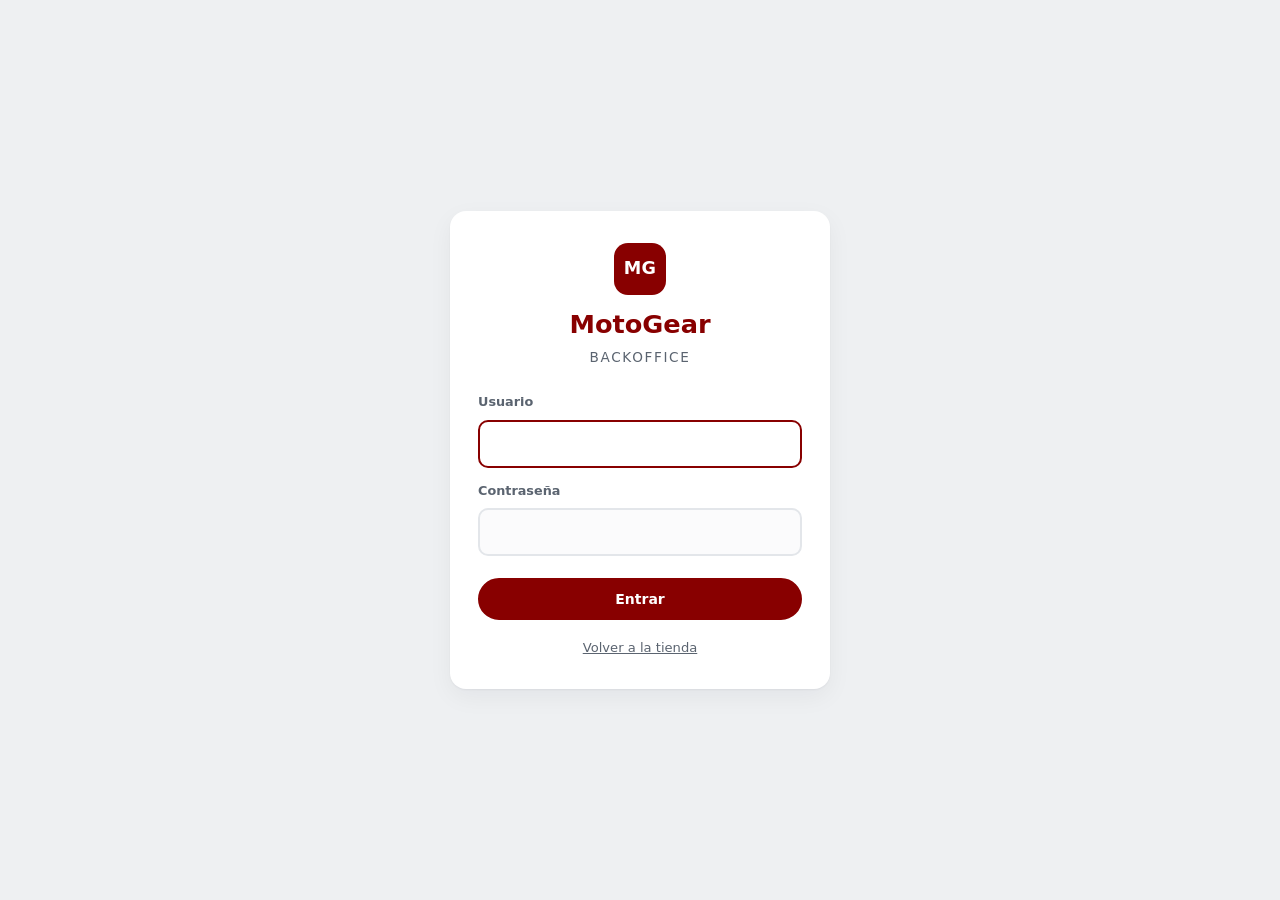
==== backoffice/index.html @ f0bd9b50 "feat(fase1): shell del backoffice, dashboard y metricas reales Backend - api/src/Conexion.php: PDO u" ====
<!DOCTYPE html>
<html lang="es">
<head>
<meta charset="UTF-8">
<meta name="viewport" content="width=device-width, initial-scale=1.0">
<meta name="robots" content="noindex, nofollow">
<meta name="theme-color" content="#141414">
<title>Backoffice · MotoGear</title>
<link rel="stylesheet" href="admin.css?v=2">
</head>
<body>

<!-- ===================== Acceso ===================== -->
<section id="acceso" class="acceso">
  <form id="form-acceso" class="acceso-caja" novalidate>
    <p class="marca-logo grande" aria-hidden="true">MG</p>
    <h1>MotoGear</h1>
    <p class="acceso-sub">Backoffice</p>

    <label for="usuario">Usuario</label>
    <input id="usuario" name="usuario" autocomplete="username" required autofocus>

    <label for="clave">Contraseña</label>
    <input id="clave" name="clave" type="password" autocomplete="current-password" required>

    <button class="btn ancho" type="submit" id="btn-acceso">Entrar</button>
    <p id="acceso-error" class="error" role="alert" hidden></p>
    <a class="acceso-volver" href="../index.html">Volver a la tienda</a>
  </form>
</section>

<!-- ===================== Aplicación ===================== -->
<div id="app" class="app" hidden>
  <div id="velo" class="velo" hidden></div>

  <aside id="lateral" class="lateral" aria-label="Menú principal">
    <div class="marca">
      <span class="marca-logo" aria-hidden="true">MG</span>
      <span class="marca-txt">MotoGear</span>
    </div>

    <nav class="nav" id="nav">
      <p class="nav-grupo">General</p>
      <a class="nav-item" href="#/dashboard" data-ruta="dashboard" data-permiso="dashboard.ver"><span class="nav-ico" aria-hidden="true">▦</span><span class="nav-txt">Resumen</span></a>

      <p class="nav-grupo">Ventas</p>
      <a class="nav-item" href="#/pedidos" data-ruta="pedidos" data-permiso="pedidos.ver"><span class="nav-ico" aria-hidden="true">🧾</span><span class="nav-txt">Pedidos</span><span class="nav-fase">3</span></a>
      <a class="nav-item" href="#/carritos" data-ruta="carritos" data-permiso="carritos.ver"><span class="nav-ico" aria-hidden="true">🛒</span><span class="nav-txt">Carritos</span><span class="nav-fase">5</span></a>

      <p class="nav-grupo">Catálogo</p>
      <a class="nav-item" href="#/productos" data-ruta="productos" data-permiso="productos.ver"><span class="nav-ico" aria-hidden="true">📦</span><span class="nav-txt">Productos</span><span class="nav-fase">2</span></a>
      <a class="nav-item" href="#/categorias" data-ruta="categorias" data-permiso="categorias.editar"><span class="nav-ico" aria-hidden="true">🏷️</span><span class="nav-txt">Categorías</span><span class="nav-fase">2</span></a>
      <a class="nav-item" href="#/inventario" data-ruta="inventario" data-permiso="inventario.ajustar"><span class="nav-ico" aria-hidden="true">📊</span><span class="nav-txt">Inventario</span><span class="nav-fase">2</span></a>

      <p class="nav-grupo">Clientes</p>
      <a class="nav-item" href="#/clientes" data-ruta="clientes" data-permiso="clientes.ver"><span class="nav-ico" aria-hidden="true">👤</span><span class="nav-txt">Clientes</span><span class="nav-fase">4</span></a>
      <a class="nav-item" href="#/devoluciones" data-ruta="devoluciones" data-permiso="devoluciones.ver"><span class="nav-ico" aria-hidden="true">↩️</span><span class="nav-txt">Devoluciones</span><span class="nav-fase">4</span></a>
      <a class="nav-item" href="#/mensajes" data-ruta="mensajes" data-permiso="mensajes.ver"><span class="nav-ico" aria-hidden="true">💬</span><span class="nav-txt">Mensajes</span><span class="nav-fase">1</span></a>

      <p class="nav-grupo">Marketing</p>
      <a class="nav-item" href="#/cupones" data-ruta="cupones" data-permiso="cupones.ver"><span class="nav-ico" aria-hidden="true">🎟️</span><span class="nav-txt">Cupones</span><span class="nav-fase">1</span></a>
      <a class="nav-item" href="#/promociones" data-ruta="promociones" data-permiso="promociones.ver"><span class="nav-ico" aria-hidden="true">✨</span><span class="nav-txt">Promociones</span><span class="nav-fase">5</span></a>

      <p class="nav-grupo">Sistema</p>
      <a class="nav-item" href="#/pagos" data-ruta="pagos" data-permiso="pagos.ver"><span class="nav-ico" aria-hidden="true">💳</span><span class="nav-txt">Pagos</span><span class="nav-fase">6</span></a>
      <a class="nav-item" href="#/usuarios" data-ruta="usuarios" data-permiso="usuarios.gestionar"><span class="nav-ico" aria-hidden="true">🔑</span><span class="nav-txt">Usuarios</span><span class="nav-fase">1</span></a>
      <a class="nav-item" href="#/auditoria" data-ruta="auditoria" data-permiso="auditoria.ver"><span class="nav-ico" aria-hidden="true">📋</span><span class="nav-txt">Auditoría</span><span class="nav-fase">1</span></a>
      <a class="nav-item" href="#/configuracion" data-ruta="configuracion" data-permiso="config.editar"><span class="nav-ico" aria-hidden="true">⚙️</span><span class="nav-txt">Configuración</span><span class="nav-fase">6</span></a>
    </nav>

    <div class="lateral-pie">
      <a class="btn sec mini" href="../admin.html" target="_blank" rel="noopener">Panel anterior</a>
    </div>
  </aside>

  <div class="contenido">
    <header class="topbar">
      <button id="menu" class="icono-btn" type="button" aria-label="Abrir menú" aria-expanded="false" aria-controls="lateral">☰</button>
      <h1 id="titulo" class="topbar-titulo" tabindex="-1">Resumen</h1>

      <div class="topbar-acciones">
        <button id="btn-buscar" class="icono-btn" type="button" aria-label="Buscar (Ctrl + K)" title="Buscar (Ctrl + K)">⌕</button>

        <button id="btn-notif" class="icono-btn" type="button" aria-label="Notificaciones" aria-expanded="false" aria-controls="panel-notif">
          <span aria-hidden="true">🔔</span>
          <span id="notif-globo" class="globo" hidden></span>
        </button>

        <span id="usuario-nombre" class="usuario-nombre"></span>
        <button id="btn-salir" class="btn sec mini" type="button">Salir</button>
      </div>
    </header>

    <main id="vista" class="vista" tabindex="-1"></main>
  </div>

  <div id="panel-notif" class="panel-notif" hidden>
    <div class="panel-notif-cab">
      <h2>Notificaciones</h2>
      <button id="notif-leer" class="btn sec mini" type="button">Marcar leídas</button>
    </div>
    <div id="notif-lista" class="panel-notif-lista"></div>
  </div>
</div>

<!-- ===================== Paleta de búsqueda ===================== -->
<div id="paleta" class="paleta" hidden>
  <div class="paleta-caja" role="dialog" aria-modal="true" aria-labelledby="paleta-titulo">
    <h2 id="paleta-titulo" class="oculto-visual">Buscar en el backoffice</h2>
    <input id="paleta-input" type="search" placeholder="Pedido, producto, teléfono…" autocomplete="off" aria-controls="paleta-lista">
    <ul id="paleta-lista" class="paleta-lista"></ul>
    <p class="paleta-pie"><kbd>Esc</kbd> cerrar · <kbd>Enter</kbd> abrir</p>
  </div>
</div>

<div id="toast" class="toast" role="status" aria-live="polite"></div>

<script type="module" src="js/app.js?v=1"></script>
</body>
</html>
---- backoffice/admin.css ----
/* ============================================================================
   MotoGear · Backoffice (Fase 1)
   Tokens de marca + layout del shell. Sin fuentes ni assets externos.
   ========================================================================== */

:root {
  --rojo: #880000;
  --rojo-2: #b01414;
  --rojo-suave: rgba(136, 0, 0, .08);
  --tinta: #1f2328;
  --tinta-2: #5b6470;
  --tinta-3: #8b95a1;
  --fondo: #eef0f2;
  --panel: #ffffff;
  --linea: #e3e6ea;
  --sidebar: #141414;
  --sidebar-2: #1f1f1f;
  --ok: #1e7e34;
  --ok-suave: #e6f4ea;
  --alerta: #b45309;
  --alerta-suave: #fdf1e3;
  --peligro: #c62828;
  --peligro-suave: #fdeaea;
  --radio: 12px;
  --sombra: 0 1px 2px rgba(16, 24, 40, .05), 0 8px 24px rgba(16, 24, 40, .05);
  --sidebar-ancho: 248px;
}

* { margin: 0; padding: 0; box-sizing: border-box; }

[hidden] { display: none !important; }

html { -webkit-text-size-adjust: 100%; }

body {
  font-family: system-ui, -apple-system, "Segoe UI", Roboto, "Helvetica Neue", Arial, sans-serif;
  background: var(--fondo);
  color: var(--tinta);
  line-height: 1.45;
  min-height: 100vh;
  font-size: 15px;
}

h1, h2, h3 { line-height: 1.2; font-weight: 700; }
a { color: var(--rojo); }
kbd {
  background: #f2f4f6; border: 1px solid var(--linea); border-bottom-width: 2px;
  border-radius: 5px; padding: 1px 5px; font-size: .75rem; font-family: inherit;
}

.oculto-visual {
  position: absolute; width: 1px; height: 1px; overflow: hidden;
  clip: rect(0 0 0 0); white-space: nowrap;
}

/* ------------------------------- Botones -------------------------------- */
.btn {
  display: inline-flex; align-items: center; justify-content: center; gap: 6px;
  background: var(--rojo); color: #fff; border: 2px solid var(--rojo);
  padding: 9px 18px; border-radius: 999px; font: inherit; font-weight: 600;
  font-size: .875rem; cursor: pointer; text-decoration: none; white-space: nowrap;
  transition: background .15s, color .15s, border-color .15s;
}
.btn:hover { background: var(--rojo-2); border-color: var(--rojo-2); }
.btn:focus-visible { outline: 3px solid rgba(136, 0, 0, .35); outline-offset: 2px; }
.btn.sec { background: transparent; color: var(--rojo); }
.btn.sec:hover { background: var(--rojo); color: #fff; }
.btn.ancho { width: 100%; }
.btn.mini { padding: 5px 12px; font-size: .78rem; border-width: 1px; }
.btn:disabled { opacity: .55; cursor: not-allowed; }

.icono-btn {
  position: relative; display: inline-grid; place-items: center;
  width: 38px; height: 38px; border-radius: 10px; border: 1px solid transparent;
  background: transparent; color: inherit; font-size: 1.1rem; cursor: pointer;
}
.icono-btn:hover { background: rgba(0, 0, 0, .06); }
.icono-btn:focus-visible { outline: 3px solid rgba(136, 0, 0, .3); outline-offset: 1px; }

/* ------------------------------- Acceso --------------------------------- */
.acceso { min-height: 100vh; display: grid; place-items: center; padding: 24px; }
.acceso-caja {
  width: 100%; max-width: 380px; background: var(--panel); border-radius: 16px;
  padding: 32px 28px; box-shadow: var(--sombra); display: grid; gap: 8px;
}
.acceso-caja h1 { color: var(--rojo); font-size: 1.6rem; text-align: center; }
.acceso-sub { text-align: center; color: var(--tinta-2); font-size: .85rem; letter-spacing: .12em; text-transform: uppercase; margin-bottom: 12px; }
.acceso-caja label { font-size: .8rem; font-weight: 700; color: var(--tinta-2); margin-top: 6px; }
.acceso-caja input {
  padding: 11px 13px; border: 2px solid var(--linea); border-radius: 10px;
  font: inherit; background: #fbfbfc;
}
.acceso-caja input:focus { outline: none; border-color: var(--rojo); background: #fff; }
.acceso-caja .btn { margin-top: 14px; }
.acceso-volver { text-align: center; font-size: .82rem; color: var(--tinta-2); margin-top: 10px; }

.error { color: var(--peligro); font-size: .85rem; }
.nota { color: var(--tinta-2); font-size: .82rem; }

/* -------------------------------- Shell --------------------------------- */
.app { display: grid; grid-template-columns: var(--sidebar-ancho) minmax(0, 1fr); min-height: 100vh; }

.lateral {
  background: var(--sidebar); color: #cfd3d8; display: flex; flex-direction: column;
  position: sticky; top: 0; height: 100vh; overflow-y: auto; z-index: 40;
}
.marca { display: flex; align-items: center; gap: 10px; padding: 18px 18px 14px; }
.marca-logo {
  display: inline-grid; place-items: center; width: 34px; height: 34px; flex: 0 0 34px;
  border-radius: 9px; background: var(--rojo); color: #fff; font-weight: 800;
  font-size: .85rem; letter-spacing: .02em;
}
.marca-logo.grande { width: 52px; height: 52px; font-size: 1.1rem; margin: 0 auto 6px; border-radius: 14px; }
.marca-txt { font-weight: 700; color: #fff; letter-spacing: .01em; }

.nav { display: flex; flex-direction: column; padding: 4px 10px 16px; gap: 2px; }
.nav-grupo {
  font-size: .68rem; text-transform: uppercase; letter-spacing: .12em;
  color: #6f7780; padding: 14px 10px 4px; font-weight: 700;
}
.nav-item {
  display: flex; align-items: center; gap: 10px; padding: 9px 10px; border-radius: 9px;
  color: #cfd3d8; text-decoration: none; font-size: .9rem;
}
.nav-item:hover { background: var(--sidebar-2); color: #fff; }
.nav-item.activo { background: var(--rojo); color: #fff; }
.nav-item.activo .nav-fase { background: rgba(255, 255, 255, .18); color: #fff; }
.nav-ico { width: 20px; text-align: center; font-size: .95rem; flex: 0 0 20px; }
.nav-txt { flex: 1; }
.nav-fase {
  font-size: .66rem; font-weight: 700; background: rgba(255, 255, 255, .08);
  color: #9aa2ab; padding: 1px 7px; border-radius: 999px;
}
.lateral-pie { margin-top: auto; padding: 16px; border-top: 1px solid rgba(255, 255, 255, .07); }
.lateral .btn.sec { color: #cfd3d8; border-color: rgba(255, 255, 255, .25); }
.lateral .btn.sec:hover { background: #fff; color: var(--tinta); border-color: #fff; }

.contenido { display: flex; flex-direction: column; min-width: 0; }

.topbar {
  position: sticky; top: 0; z-index: 30; background: rgba(255, 255, 255, .92);
  backdrop-filter: blur(6px); border-bottom: 1px solid var(--linea);
  display: flex; align-items: center; gap: 12px; padding: 10px 22px; min-height: 64px;
}
.topbar-titulo { font-size: 1.15rem; flex: 1; min-width: 0; overflow: hidden; text-overflow: ellipsis; white-space: nowrap; }
.topbar-acciones { display: flex; align-items: center; gap: 8px; }
.usuario-nombre { font-size: .85rem; color: var(--tinta-2); max-width: 160px; overflow: hidden; text-overflow: ellipsis; white-space: nowrap; }
#menu { display: none; }

.globo {
  position: absolute; top: 3px; right: 3px; min-width: 17px; height: 17px;
  display: grid; place-items: center; padding: 0 4px; border-radius: 999px;
  background: var(--rojo); color: #fff; font-size: .64rem; font-weight: 700;
}

.vista { padding: 22px; display: grid; gap: 18px; align-content: start; }
.vista:focus { outline: none; }

/* --------------------------- Cabecera de vista --------------------------- */
.barra-vista {
  display: flex; flex-wrap: wrap; gap: 12px; align-items: center;
  background: var(--panel); border-radius: var(--radio); padding: 12px 16px;
  box-shadow: var(--sombra);
}
.barra-vista .titulo-bloque { flex: 1; min-width: 180px; }
.barra-vista h2 { font-size: 1.05rem; }
.barra-vista .nota { margin-top: 2px; }

.segmentado { display: inline-flex; flex-wrap: wrap; background: #f2f4f6; border-radius: 999px; padding: 3px; gap: 2px; }
.segmentado button {
  border: 0; background: transparent; padding: 6px 13px; border-radius: 999px;
  font: inherit; font-size: .8rem; font-weight: 600; color: var(--tinta-2); cursor: pointer;
}
.segmentado button:hover { color: var(--tinta); }
.segmentado button[aria-pressed="true"] { background: var(--panel); color: var(--rojo); box-shadow: 0 1px 3px rgba(16, 24, 40, .12); }

.rango-fechas { display: flex; gap: 8px; align-items: center; flex-wrap: wrap; }
.rango-fechas input {
  padding: 7px 10px; border: 1px solid var(--linea); border-radius: 9px; font: inherit; font-size: .82rem;
}
.actualizado { font-size: .78rem; color: var(--tinta-3); white-space: nowrap; }

/* -------------------------------- KPIs ---------------------------------- */
.kpis { display: grid; grid-template-columns: repeat(auto-fit, minmax(190px, 1fr)); gap: 14px; }
.kpi {
  background: var(--panel); border-radius: var(--radio); padding: 16px 18px;
  box-shadow: var(--sombra); display: grid; gap: 4px; border: 1px solid transparent;
}
.kpi.destacado { border-color: rgba(136, 0, 0, .18); }
.kpi-etiqueta { font-size: .74rem; text-transform: uppercase; letter-spacing: .08em; color: var(--tinta-3); font-weight: 700; }
.kpi-valor { font-size: clamp(1.4rem, 2.4vw, 1.9rem); font-weight: 800; letter-spacing: -.01em; }
.kpi-pie { display: flex; align-items: center; gap: 8px; flex-wrap: wrap; font-size: .78rem; color: var(--tinta-2); }
.variacion { display: inline-flex; align-items: center; gap: 4px; font-weight: 700; font-size: .76rem; padding: 1px 8px; border-radius: 999px; }
.variacion.sube { background: var(--ok-suave); color: var(--ok); }
.variacion.baja { background: var(--peligro-suave); color: var(--peligro); }
.variacion.igual { background: #f2f4f6; color: var(--tinta-2); }
.kpi-neutro { color: var(--tinta-2); }

/* ------------------------------- Gráficos -------------------------------- */
.rejilla-graficos { display: grid; grid-template-columns: repeat(12, minmax(0, 1fr)); gap: 14px; }
.tarjeta {
  background: var(--panel); border-radius: var(--radio); box-shadow: var(--sombra);
  padding: 16px 18px; display: grid; gap: 10px; min-width: 0;
}
.tarjeta-cab { display: flex; align-items: baseline; gap: 10px; flex-wrap: wrap; }
.tarjeta-cab h3 { font-size: .95rem; }
.tarjeta-cab .nota { margin-left: auto; }
.col-8 { grid-column: span 8; }
.col-6 { grid-column: span 6; }
.col-4 { grid-column: span 4; }
.col-12 { grid-column: span 12; }

.grafico svg { width: 100%; height: auto; display: block; overflow: visible; }
.grafico .g-linea { fill: none; stroke: var(--rojo); stroke-width: 2.5; stroke-linejoin: round; stroke-linecap: round; }
.grafico .g-area { fill: rgba(136, 0, 0, .10); }
.grafico .g-punto { fill: #fff; stroke: var(--rojo); stroke-width: 2; }
.grafico .g-eje { stroke: #e8ebee; stroke-width: 1; }
.grafico .g-texto { fill: var(--tinta-3); font-size: 10px; font-family: inherit; }
.grafico .g-barra { fill: var(--rojo); }
.grafico .g-barra-2 { fill: #c9ced5; }
.grafico .g-dona { stroke: #fff; stroke-width: 2; }
/* La dona conserva su tamaño: sin esto el cuadrado 184x184 se estira al ancho de la tarjeta. */
.grafico svg.g-dona-svg { width: 184px; max-width: 100%; height: auto; margin: 0 auto; }

.leyenda { display: flex; flex-wrap: wrap; gap: 6px 16px; font-size: .78rem; color: var(--tinta-2); }
.leyenda span { display: inline-flex; align-items: center; gap: 6px; }
.leyenda i { width: 10px; height: 10px; border-radius: 3px; display: inline-block; background: var(--rojo); }
.leyenda .l-2 i { background: #c9ced5; }
.leyenda i.c1 { background: #880000; }
.leyenda i.c2 { background: #1a56db; }
.leyenda i.c3 { background: #b45309; }
.leyenda i.c4 { background: #1e7e34; }
.leyenda i.c5 { background: #5b21b6; }
.leyenda i.c6 { background: #c9ced5; }
.leyenda i.c7 { background: #0f766e; }
.g-centro-num { font-size: 24px; font-weight: 800; fill: #1f2328; }
.g-centro-txt { font-size: 10px; fill: #8b95a1; text-transform: uppercase; letter-spacing: 1px; }

/* ------------------------------- Alertas --------------------------------- */
.lista-alertas { display: grid; gap: 8px; }
.alerta {
  display: flex; align-items: center; gap: 12px; padding: 10px 12px;
  border-radius: 10px; background: #f8f9fa; text-decoration: none; color: inherit;
  border: 1px solid transparent;
}
.alerta:hover { border-color: var(--linea); background: #fff; }
.alerta-ico { font-size: 1.1rem; width: 26px; text-align: center; flex: 0 0 26px; }
.alerta-txt { flex: 1; min-width: 0; }
.alerta-txt strong { display: block; font-size: .88rem; }
.alerta-txt small { color: var(--tinta-2); font-size: .78rem; }
.alerta-n {
  font-weight: 800; font-size: .95rem; color: var(--rojo); background: var(--rojo-suave);
  padding: 2px 10px; border-radius: 999px;
}
.alerta.nada .alerta-n { color: var(--ok); background: var(--ok-suave); }

/* -------------------------------- Tabla ---------------------------------- */
.tabla-wrap { overflow-x: auto; }
.tabla { width: 100%; border-collapse: collapse; font-size: .86rem; }
.tabla th {
  text-align: left; font-size: .7rem; text-transform: uppercase; letter-spacing: .07em;
  color: var(--tinta-3); padding: 8px 10px; border-bottom: 1px solid var(--linea); font-weight: 700;
}
.tabla td { padding: 10px; border-bottom: 1px solid #f1f3f5; vertical-align: middle; }
.tabla tr:last-child td { border-bottom: 0; }
.tabla .num { text-align: right; font-variant-numeric: tabular-nums; }
.estado { display: inline-block; padding: 2px 9px; border-radius: 999px; font-size: .72rem; font-weight: 700; }
.est-nuevo, .est-pendiente_pago { background: var(--alerta-suave); color: var(--alerta); }
.est-confirmado, .est-en_preparacion { background: #e8f0fe; color: #1a56db; }
.est-enviado { background: #ede9fe; color: #5b21b6; }
.est-entregado { background: var(--ok-suave); color: var(--ok); }
.est-cancelado, .est-devuelto { background: #eef0f2; color: var(--tinta-2); }

/* ---------------------------- Notificaciones ----------------------------- */
.panel-notif {
  position: fixed; top: 68px; right: 16px; width: min(380px, calc(100vw - 32px));
  max-height: 70vh; overflow-y: auto; background: var(--panel); border-radius: 14px;
  box-shadow: 0 12px 40px rgba(16, 24, 40, .18); z-index: 60; padding: 14px;
}
.panel-notif-cab { display: flex; align-items: center; gap: 10px; margin-bottom: 10px; }
.panel-notif-cab h2 { font-size: .95rem; flex: 1; }
.panel-notif-lista { display: grid; gap: 6px; }
.notif {
  display: grid; gap: 2px; padding: 9px 10px; border-radius: 9px; background: #f8f9fa;
  border-left: 3px solid transparent; text-decoration: none; color: inherit;
}
.notif.no-leida { border-left-color: var(--rojo); background: #fff; }
.notif strong { font-size: .84rem; }
.notif small { color: var(--tinta-2); font-size: .76rem; }
.notif .notif-cuerpo { color: var(--tinta-2); font-size: .8rem; }

/* -------------------------------- Paleta --------------------------------- */
.paleta {
  position: fixed; inset: 0; z-index: 90; background: rgba(15, 20, 25, .45);
  display: flex; align-items: flex-start; justify-content: center; padding: 12vh 16px 16px;
}
.paleta-caja {
  width: min(560px, 100%); background: var(--panel); border-radius: 14px;
  box-shadow: 0 20px 60px rgba(0, 0, 0, .35); overflow: hidden;
}
#paleta-input {
  width: 100%; border: 0; border-bottom: 1px solid var(--linea); padding: 16px 18px;
  font: inherit; font-size: 1rem;
}
#paleta-input:focus { outline: none; }
.paleta-lista { list-style: none; max-height: 52vh; overflow-y: auto; }
.paleta-lista li { border-bottom: 1px solid #f4f5f7; }
.paleta-lista a { display: flex; gap: 10px; align-items: center; padding: 11px 18px; text-decoration: none; color: inherit; }
.paleta-lista a:hover, .paleta-lista a:focus { background: #f6f7f9; }
.paleta-lista .p-tipo { font-size: .68rem; text-transform: uppercase; letter-spacing: .08em; color: var(--tinta-3); font-weight: 700; width: 62px; flex: 0 0 62px; }
.paleta-lista .p-titulo { flex: 1; font-size: .88rem; min-width: 0; overflow: hidden; text-overflow: ellipsis; white-space: nowrap; }
.paleta-lista .p-detalle { font-size: .78rem; color: var(--tinta-2); }
.paleta-pie { padding: 10px 18px; font-size: .74rem; color: var(--tinta-3); border-top: 1px solid #f4f5f7; }
.p-vacio { display: block; padding: 11px 18px; color: var(--tinta-2); font-size: .85rem; }

/* -------------------------------- Toast ---------------------------------- */
.toast {
  position: fixed; bottom: 24px; left: 50%; transform: translate(-50%, 16px);
  background: #1a1d21; color: #fff; padding: 11px 20px; border-radius: 999px;
  font-size: .86rem; opacity: 0; pointer-events: none; transition: opacity .2s, transform .2s;
  z-index: 120; max-width: calc(100vw - 32px);
}
.toast.visible { opacity: 1; transform: translate(-50%, 0); }
.toast.ok { background: #12692c; }
.toast.error { background: #a11b1b; }

/* ------------------------------ Esqueletos ------------------------------- */
.esqueleto { display: grid; gap: 12px; }
.esqueleto-linea {
  height: 14px; border-radius: 7px;
  background: linear-gradient(90deg, #eceff2 25%, #f6f7f9 37%, #eceff2 63%);
  background-size: 400% 100%; animation: brillo 1.4s ease infinite;
}
.esqueleto-linea.alta { height: 34px; }
.esqueleto-linea.corta { width: 40%; }
@keyframes brillo { 0% { background-position: 100% 50%; } 100% { background-position: 0 50%; } }
@media (prefers-reduced-motion: reduce) {
  .esqueleto-linea { animation: none; }
  * { scroll-behavior: auto !important; }
}

.estado-vacio {
  display: grid; gap: 8px; place-items: center; text-align: center;
  padding: 28px 16px; color: var(--tinta-2); font-size: .88rem;
}
.estado-vacio strong { color: var(--tinta); font-size: 1rem; }

/* ------------------------------- Responsive ------------------------------ */
@media (max-width: 1200px) {
  .col-8, .col-6, .col-4 { grid-column: span 12; }
}

@media (max-width: 1024px) {
  .app { grid-template-columns: 1fr; }
  .lateral {
    position: fixed; inset: 0 auto 0 0; width: var(--sidebar-ancho);
    transform: translateX(-100%); transition: transform .2s ease;
  }
  .lateral.abierto { transform: translateX(0); }
  .velo { position: fixed; inset: 0; background: rgba(0, 0, 0, .45); z-index: 35; }
  #menu { display: inline-grid; }
  .vista { padding: 16px; }
  .topbar { padding: 8px 14px; }
  .usuario-nombre { display: none; }
}

@media (max-width: 768px) {
  .barra-vista { padding: 12px; }
  .segmentado { width: 100%; }
  /* Pastillas que no se parten en dos líneas: mejor un poco más estrechas que "Este mes" roto. */
  .segmentado button { flex: 0 1 auto; padding: 6px 7px; font-size: .74rem; white-space: nowrap; text-align: center; }
  .tabla thead { display: none; }
  .tabla, .tabla tbody, .tabla tr, .tabla td { display: block; width: 100%; }
  .tabla tr { border: 1px solid var(--linea); border-radius: 10px; padding: 8px; margin-bottom: 8px; }
  .tabla td { border: 0; padding: 4px 6px; display: flex; justify-content: space-between; gap: 12px; text-align: right; }
  .tabla td::before { content: attr(data-etiqueta); color: var(--tinta-3); font-size: .72rem; text-transform: uppercase; letter-spacing: .06em; text-align: left; }
  .tabla td.num { text-align: right; }
}
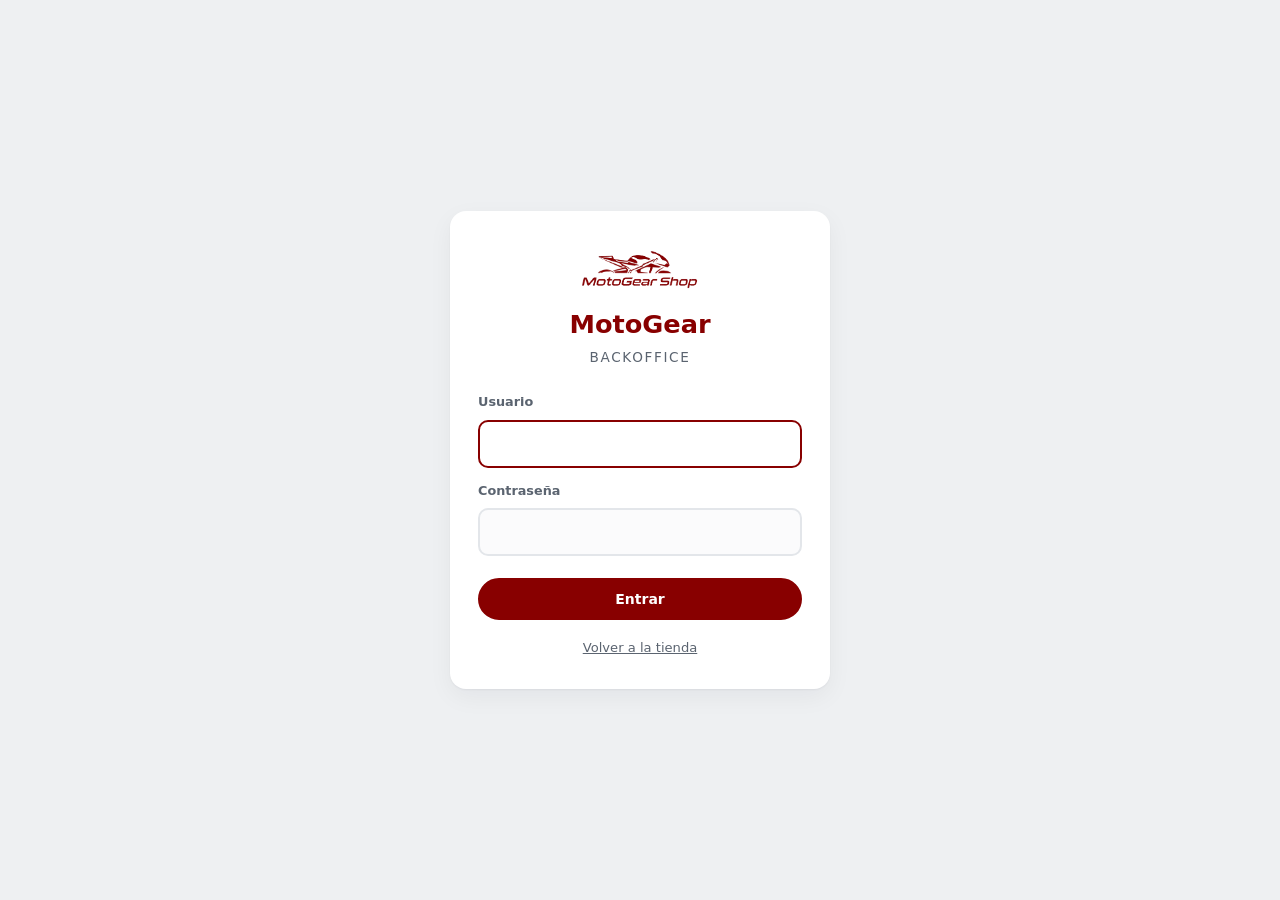
==== commit 0c631fd5: "feat(backoffice): logo de MotoGear en el acceso y en el sidebar" ====
--- a/backoffice/index.html
+++ b/backoffice/index.html
@@ -1,120 +1,331 @@
-<!DOCTYPE html>
+<!doctype html>
 <html lang="es">
-<head>
-<meta charset="UTF-8">
-<meta name="viewport" content="width=device-width, initial-scale=1.0">
-<meta name="robots" content="noindex, nofollow">
-<meta name="theme-color" content="#141414">
-<title>Backoffice · MotoGear</title>
-<link rel="stylesheet" href="admin.css?v=2">
-</head>
-<body>
-
-<!-- ===================== Acceso ===================== -->
-<section id="acceso" class="acceso">
-  <form id="form-acceso" class="acceso-caja" novalidate>
-    <p class="marca-logo grande" aria-hidden="true">MG</p>
-    <h1>MotoGear</h1>
-    <p class="acceso-sub">Backoffice</p>
-
-    <label for="usuario">Usuario</label>
-    <input id="usuario" name="usuario" autocomplete="username" required autofocus>
-
-    <label for="clave">Contraseña</label>
-    <input id="clave" name="clave" type="password" autocomplete="current-password" required>
-
-    <button class="btn ancho" type="submit" id="btn-acceso">Entrar</button>
-    <p id="acceso-error" class="error" role="alert" hidden></p>
-    <a class="acceso-volver" href="../index.html">Volver a la tienda</a>
-  </form>
-</section>
-
-<!-- ===================== Aplicación ===================== -->
-<div id="app" class="app" hidden>
-  <div id="velo" class="velo" hidden></div>
-
-  <aside id="lateral" class="lateral" aria-label="Menú principal">
-    <div class="marca">
-      <span class="marca-logo" aria-hidden="true">MG</span>
-      <span class="marca-txt">MotoGear</span>
+  <head>
+    <meta charset="UTF-8" />
+    <meta name="viewport" content="width=device-width, initial-scale=1.0" />
+    <meta name="robots" content="noindex, nofollow" />
+    <meta name="theme-color" content="#141414" />
+    <title>Backoffice · MotoGear</title>
+    <link rel="stylesheet" href="admin.css?v=5" />
+  </head>
+  <body>
+    <!-- ===================== Acceso ===================== -->
+    <section id="acceso" class="acceso">
+      <form id="form-acceso" class="acceso-caja" novalidate>
+        <img
+          alt="MotoGear Bogotá"
+          src="../img/Logo.webp"
+          class="marca-logo grande"
+        />
+        <h1>MotoGear</h1>
+        <p class="acceso-sub">Backoffice</p>
+
+        <label for="usuario">Usuario</label>
+        <input
+          id="usuario"
+          name="usuario"
+          autocomplete="username"
+          required
+          autofocus
+        />
+
+        <label for="clave">Contraseña</label>
+        <input
+          id="clave"
+          name="clave"
+          type="password"
+          autocomplete="current-password"
+          required
+        />
+
+        <div id="acceso-2fa" hidden>
+          <label for="codigo"
+            >Código de verificación (tu app de autenticación)</label
+          >
+          <input
+            id="codigo"
+            name="codigo"
+            inputmode="numeric"
+            autocomplete="one-time-code"
+            maxlength="6"
+            pattern="[0-9]{6}"
+          />
+        </div>
+        <button class="btn ancho" type="submit" id="btn-acceso">Entrar</button>
+        <p id="acceso-error" class="error" role="alert" hidden></p>
+        <a class="acceso-volver" href="../index.html">Volver a la tienda</a>
+      </form>
+    </section>
+
+    <!-- ===================== Aplicación ===================== -->
+    <div id="app" class="app" hidden>
+      <div id="velo" class="velo" hidden></div>
+
+      <aside id="lateral" class="lateral" aria-label="Menú principal">
+        <div class="marca">
+          <!-- <span class="marca-logo" aria-hidden="true">MG</span> -->
+          <img
+            alt="MotoGear Bogotá"
+            src="../img/Logo.webp"
+            class="marca-logo"
+          />
+          <span class="marca-txt">MotoGear</span>
+        </div>
+
+        <nav class="nav" id="nav">
+          <p class="nav-grupo">General</p>
+          <a
+            class="nav-item"
+            href="#/dashboard"
+            data-ruta="dashboard"
+            data-permiso="dashboard.ver"
+            ><span class="nav-ico" aria-hidden="true">▦</span
+            ><span class="nav-txt">Resumen</span></a
+          >
+
+          <p class="nav-grupo">Ventas</p>
+          <a
+            class="nav-item"
+            href="#/pedidos"
+            data-ruta="pedidos"
+            data-permiso="pedidos.ver"
+            ><span class="nav-ico" aria-hidden="true">🧾</span
+            ><span class="nav-txt">Pedidos</span
+            ><span class="nav-fase">3</span></a
+          >
+          <a
+            class="nav-item"
+            href="#/carritos"
+            data-ruta="carritos"
+            data-permiso="carritos.ver"
+            ><span class="nav-ico" aria-hidden="true">🛒</span
+            ><span class="nav-txt">Carritos</span
+            ><span class="nav-fase">5</span></a
+          >
+          <a
+            class="nav-item"
+            href="#/transportadoras"
+            data-ruta="transportadoras"
+            data-permiso="envios.gestionar"
+            ><span class="nav-ico" aria-hidden="true">🚚</span
+            ><span class="nav-txt">Transportadoras</span></a
+          >
+
+          <p class="nav-grupo">Catálogo</p>
+          <a
+            class="nav-item"
+            href="#/productos"
+            data-ruta="productos"
+            data-permiso="productos.ver"
+            ><span class="nav-ico" aria-hidden="true">📦</span
+            ><span class="nav-txt">Productos</span
+            ><span class="nav-fase">2</span></a
+          >
+          <a
+            class="nav-item"
+            href="#/categorias"
+            data-ruta="categorias"
+            data-permiso="categorias.editar"
+            ><span class="nav-ico" aria-hidden="true">🏷️</span
+            ><span class="nav-txt">Categorías</span
+            ><span class="nav-fase">2</span></a
+          >
+          <a
+            class="nav-item"
+            href="#/inventario"
+            data-ruta="inventario"
+            data-permiso="inventario.ajustar"
+            ><span class="nav-ico" aria-hidden="true">📊</span
+            ><span class="nav-txt">Inventario</span
+            ><span class="nav-fase">2</span></a
+          >
+
+          <p class="nav-grupo">Clientes</p>
+          <a
+            class="nav-item"
+            href="#/clientes"
+            data-ruta="clientes"
+            data-permiso="clientes.ver"
+            ><span class="nav-ico" aria-hidden="true">👤</span
+            ><span class="nav-txt">Clientes</span
+            ><span class="nav-fase">4</span></a
+          >
+          <a
+            class="nav-item"
+            href="#/devoluciones"
+            data-ruta="devoluciones"
+            data-permiso="devoluciones.ver"
+            ><span class="nav-ico" aria-hidden="true">↩️</span
+            ><span class="nav-txt">Devoluciones</span
+            ><span class="nav-fase">4</span></a
+          >
+          <a
+            class="nav-item"
+            href="#/mensajes"
+            data-ruta="mensajes"
+            data-permiso="mensajes.ver"
+            ><span class="nav-ico" aria-hidden="true">💬</span
+            ><span class="nav-txt">Mensajes</span
+            ><span class="nav-fase">1</span></a
+          >
+
+          <p class="nav-grupo">Marketing</p>
+          <a
+            class="nav-item"
+            href="#/cupones"
+            data-ruta="cupones"
+            data-permiso="cupones.ver"
+            ><span class="nav-ico" aria-hidden="true">🎟️</span
+            ><span class="nav-txt">Cupones</span
+            ><span class="nav-fase">1</span></a
+          >
+          <a
+            class="nav-item"
+            href="#/promociones"
+            data-ruta="promociones"
+            data-permiso="promociones.ver"
+            ><span class="nav-ico" aria-hidden="true">✨</span
+            ><span class="nav-txt">Promociones</span
+            ><span class="nav-fase">5</span></a
+          >
+
+          <p class="nav-grupo">Sistema</p>
+          <a
+            class="nav-item"
+            href="#/pagos"
+            data-ruta="pagos"
+            data-permiso="pagos.ver"
+            ><span class="nav-ico" aria-hidden="true">💳</span
+            ><span class="nav-txt">Pagos</span
+            ><span class="nav-fase">6</span></a
+          >
+          <a
+            class="nav-item"
+            href="#/usuarios"
+            data-ruta="usuarios"
+            data-permiso="usuarios.gestionar"
+            ><span class="nav-ico" aria-hidden="true">🔑</span
+            ><span class="nav-txt">Usuarios</span
+            ><span class="nav-fase">1</span></a
+          >
+          <a
+            class="nav-item"
+            href="#/auditoria"
+            data-ruta="auditoria"
+            data-permiso="auditoria.ver"
+            ><span class="nav-ico" aria-hidden="true">📋</span
+            ><span class="nav-txt">Auditoría</span
+            ><span class="nav-fase">1</span></a
+          >
+          <a class="nav-item" href="#/cuenta" data-ruta="cuenta"
+            ><span class="nav-ico" aria-hidden="true">?</span
+            ><span class="nav-txt">Mi cuenta</span></a
+          >
+          <a
+            class="nav-item"
+            href="#/configuracion"
+            data-ruta="configuracion"
+            data-permiso="config.editar"
+            ><span class="nav-ico" aria-hidden="true">⚙️</span
+            ><span class="nav-txt">Configuración</span
+            ><span class="nav-fase">6</span></a
+          >
+        </nav>
+
+        <div class="lateral-pie">
+          <a
+            class="btn sec mini"
+            href="../admin.html"
+            target="_blank"
+            rel="noopener"
+            >Panel anterior</a
+          >
+        </div>
+      </aside>
+
+      <div class="contenido">
+        <header class="topbar">
+          <button
+            id="menu"
+            class="icono-btn"
+            type="button"
+            aria-label="Abrir menú"
+            aria-expanded="false"
+            aria-controls="lateral"
+          >
+            ☰
+          </button>
+          <h1 id="titulo" class="topbar-titulo" tabindex="-1">Resumen</h1>
+
+          <div class="topbar-acciones">
+            <button
+              id="btn-buscar"
+              class="icono-btn"
+              type="button"
+              aria-label="Buscar (Ctrl + K)"
+              title="Buscar (Ctrl + K)"
+            >
+              ⌕
+            </button>
+
+            <button
+              id="btn-notif"
+              class="icono-btn"
+              type="button"
+              aria-label="Notificaciones"
+              aria-expanded="false"
+              aria-controls="panel-notif"
+            >
+              <span aria-hidden="true">🔔</span>
+              <span id="notif-globo" class="globo" hidden></span>
+            </button>
+
+            <span id="usuario-nombre" class="usuario-nombre"></span>
+            <button id="btn-salir" class="btn sec mini" type="button">
+              Salir
+            </button>
+          </div>
+        </header>
+
+        <main id="vista" class="vista" tabindex="-1"></main>
+      </div>
+
+      <div id="panel-notif" class="panel-notif" hidden>
+        <div class="panel-notif-cab">
+          <h2>Notificaciones</h2>
+          <button id="notif-leer" class="btn sec mini" type="button">
+            Marcar leídas
+          </button>
+        </div>
+        <div id="notif-lista" class="panel-notif-lista"></div>
+      </div>
     </div>
 
-    <nav class="nav" id="nav">
-      <p class="nav-grupo">General</p>
-      <a class="nav-item" href="#/dashboard" data-ruta="dashboard" data-permiso="dashboard.ver"><span class="nav-ico" aria-hidden="true">▦</span><span class="nav-txt">Resumen</span></a>
-
-      <p class="nav-grupo">Ventas</p>
-      <a class="nav-item" href="#/pedidos" data-ruta="pedidos" data-permiso="pedidos.ver"><span class="nav-ico" aria-hidden="true">🧾</span><span class="nav-txt">Pedidos</span><span class="nav-fase">3</span></a>
-      <a class="nav-item" href="#/carritos" data-ruta="carritos" data-permiso="carritos.ver"><span class="nav-ico" aria-hidden="true">🛒</span><span class="nav-txt">Carritos</span><span class="nav-fase">5</span></a>
-
-      <p class="nav-grupo">Catálogo</p>
-      <a class="nav-item" href="#/productos" data-ruta="productos" data-permiso="productos.ver"><span class="nav-ico" aria-hidden="true">📦</span><span class="nav-txt">Productos</span><span class="nav-fase">2</span></a>
-      <a class="nav-item" href="#/categorias" data-ruta="categorias" data-permiso="categorias.editar"><span class="nav-ico" aria-hidden="true">🏷️</span><span class="nav-txt">Categorías</span><span class="nav-fase">2</span></a>
-      <a class="nav-item" href="#/inventario" data-ruta="inventario" data-permiso="inventario.ajustar"><span class="nav-ico" aria-hidden="true">📊</span><span class="nav-txt">Inventario</span><span class="nav-fase">2</span></a>
-
-      <p class="nav-grupo">Clientes</p>
-      <a class="nav-item" href="#/clientes" data-ruta="clientes" data-permiso="clientes.ver"><span class="nav-ico" aria-hidden="true">👤</span><span class="nav-txt">Clientes</span><span class="nav-fase">4</span></a>
-      <a class="nav-item" href="#/devoluciones" data-ruta="devoluciones" data-permiso="devoluciones.ver"><span class="nav-ico" aria-hidden="true">↩️</span><span class="nav-txt">Devoluciones</span><span class="nav-fase">4</span></a>
-      <a class="nav-item" href="#/mensajes" data-ruta="mensajes" data-permiso="mensajes.ver"><span class="nav-ico" aria-hidden="true">💬</span><span class="nav-txt">Mensajes</span><span class="nav-fase">1</span></a>
-
-      <p class="nav-grupo">Marketing</p>
-      <a class="nav-item" href="#/cupones" data-ruta="cupones" data-permiso="cupones.ver"><span class="nav-ico" aria-hidden="true">🎟️</span><span class="nav-txt">Cupones</span><span class="nav-fase">1</span></a>
-      <a class="nav-item" href="#/promociones" data-ruta="promociones" data-permiso="promociones.ver"><span class="nav-ico" aria-hidden="true">✨</span><span class="nav-txt">Promociones</span><span class="nav-fase">5</span></a>
-
-      <p class="nav-grupo">Sistema</p>
-      <a class="nav-item" href="#/pagos" data-ruta="pagos" data-permiso="pagos.ver"><span class="nav-ico" aria-hidden="true">💳</span><span class="nav-txt">Pagos</span><span class="nav-fase">6</span></a>
-      <a class="nav-item" href="#/usuarios" data-ruta="usuarios" data-permiso="usuarios.gestionar"><span class="nav-ico" aria-hidden="true">🔑</span><span class="nav-txt">Usuarios</span><span class="nav-fase">1</span></a>
-      <a class="nav-item" href="#/auditoria" data-ruta="auditoria" data-permiso="auditoria.ver"><span class="nav-ico" aria-hidden="true">📋</span><span class="nav-txt">Auditoría</span><span class="nav-fase">1</span></a>
-      <a class="nav-item" href="#/configuracion" data-ruta="configuracion" data-permiso="config.editar"><span class="nav-ico" aria-hidden="true">⚙️</span><span class="nav-txt">Configuración</span><span class="nav-fase">6</span></a>
-    </nav>
-
-    <div class="lateral-pie">
-      <a class="btn sec mini" href="../admin.html" target="_blank" rel="noopener">Panel anterior</a>
+    <!-- ===================== Paleta de búsqueda ===================== -->
+    <div id="paleta" class="paleta" hidden>
+      <div
+        class="paleta-caja"
+        role="dialog"
+        aria-modal="true"
+        aria-labelledby="paleta-titulo"
+      >
+        <h2 id="paleta-titulo" class="oculto-visual">
+          Buscar en el backoffice
+        </h2>
+        <input
+          id="paleta-input"
+          type="search"
+          placeholder="Pedido, producto, teléfono…"
+          autocomplete="off"
+          aria-controls="paleta-lista"
+        />
+        <ul id="paleta-lista" class="paleta-lista"></ul>
+        <p class="paleta-pie"><kbd>Esc</kbd> cerrar · <kbd>Enter</kbd> abrir</p>
+      </div>
     </div>
-  </aside>
-
-  <div class="contenido">
-    <header class="topbar">
-      <button id="menu" class="icono-btn" type="button" aria-label="Abrir menú" aria-expanded="false" aria-controls="lateral">☰</button>
-      <h1 id="titulo" class="topbar-titulo" tabindex="-1">Resumen</h1>
-
-      <div class="topbar-acciones">
-        <button id="btn-buscar" class="icono-btn" type="button" aria-label="Buscar (Ctrl + K)" title="Buscar (Ctrl + K)">⌕</button>
-
-        <button id="btn-notif" class="icono-btn" type="button" aria-label="Notificaciones" aria-expanded="false" aria-controls="panel-notif">
-          <span aria-hidden="true">🔔</span>
-          <span id="notif-globo" class="globo" hidden></span>
-        </button>
-
-        <span id="usuario-nombre" class="usuario-nombre"></span>
-        <button id="btn-salir" class="btn sec mini" type="button">Salir</button>
-      </div>
-    </header>
-
-    <main id="vista" class="vista" tabindex="-1"></main>
-  </div>
-
-  <div id="panel-notif" class="panel-notif" hidden>
-    <div class="panel-notif-cab">
-      <h2>Notificaciones</h2>
-      <button id="notif-leer" class="btn sec mini" type="button">Marcar leídas</button>
-    </div>
-    <div id="notif-lista" class="panel-notif-lista"></div>
-  </div>
-</div>
-
-<!-- ===================== Paleta de búsqueda ===================== -->
-<div id="paleta" class="paleta" hidden>
-  <div class="paleta-caja" role="dialog" aria-modal="true" aria-labelledby="paleta-titulo">
-    <h2 id="paleta-titulo" class="oculto-visual">Buscar en el backoffice</h2>
-    <input id="paleta-input" type="search" placeholder="Pedido, producto, teléfono…" autocomplete="off" aria-controls="paleta-lista">
-    <ul id="paleta-lista" class="paleta-lista"></ul>
-    <p class="paleta-pie"><kbd>Esc</kbd> cerrar · <kbd>Enter</kbd> abrir</p>
-  </div>
-</div>
-
-<div id="toast" class="toast" role="status" aria-live="polite"></div>
-
-<script type="module" src="js/app.js?v=1"></script>
-</body>
+
+    <div id="toast" class="toast" role="status" aria-live="polite"></div>
+
+    <script type="module" src="js/app.js?v=5"></script>
+  </body>
 </html>
--- a/backoffice/admin.css
+++ b/backoffice/admin.css
@@ -6,7 +6,7 @@
 :root {
   --rojo: #880000;
   --rojo-2: #b01414;
-  --rojo-suave: rgba(136, 0, 0, .08);
+  --rojo-suave: rgba(136, 0, 0, 0.08);
   --tinta: #1f2328;
   --tinta-2: #5b6470;
   --tinta-3: #8b95a1;
@@ -22,18 +22,33 @@
   --peligro: #c62828;
   --peligro-suave: #fdeaea;
   --radio: 12px;
-  --sombra: 0 1px 2px rgba(16, 24, 40, .05), 0 8px 24px rgba(16, 24, 40, .05);
+  --sombra: 0 1px 2px rgba(16, 24, 40, 0.05), 0 8px 24px rgba(16, 24, 40, 0.05);
   --sidebar-ancho: 248px;
 }
 
-* { margin: 0; padding: 0; box-sizing: border-box; }
-
-[hidden] { display: none !important; }
-
-html { -webkit-text-size-adjust: 100%; }
+* {
+  margin: 0;
+  padding: 0;
+  box-sizing: border-box;
+}
+
+[hidden] {
+  display: none !important;
+}
+
+html {
+  -webkit-text-size-adjust: 100%;
+}
 
 body {
-  font-family: system-ui, -apple-system, "Segoe UI", Roboto, "Helvetica Neue", Arial, sans-serif;
+  font-family:
+    system-ui,
+    -apple-system,
+    "Segoe UI",
+    Roboto,
+    "Helvetica Neue",
+    Arial,
+    sans-serif;
   background: var(--fondo);
   color: var(--tinta);
   line-height: 1.45;
@@ -41,338 +56,1526 @@
   font-size: 15px;
 }
 
-h1, h2, h3 { line-height: 1.2; font-weight: 700; }
-a { color: var(--rojo); }
+h1,
+h2,
+h3 {
+  line-height: 1.2;
+  font-weight: 700;
+}
+a {
+  color: var(--rojo);
+}
 kbd {
-  background: #f2f4f6; border: 1px solid var(--linea); border-bottom-width: 2px;
-  border-radius: 5px; padding: 1px 5px; font-size: .75rem; font-family: inherit;
+  background: #f2f4f6;
+  border: 1px solid var(--linea);
+  border-bottom-width: 2px;
+  border-radius: 5px;
+  padding: 1px 5px;
+  font-size: 0.75rem;
+  font-family: inherit;
 }
 
 .oculto-visual {
-  position: absolute; width: 1px; height: 1px; overflow: hidden;
-  clip: rect(0 0 0 0); white-space: nowrap;
+  position: absolute;
+  width: 1px;
+  height: 1px;
+  overflow: hidden;
+  clip: rect(0 0 0 0);
+  white-space: nowrap;
 }
 
 /* ------------------------------- Botones -------------------------------- */
 .btn {
-  display: inline-flex; align-items: center; justify-content: center; gap: 6px;
-  background: var(--rojo); color: #fff; border: 2px solid var(--rojo);
-  padding: 9px 18px; border-radius: 999px; font: inherit; font-weight: 600;
-  font-size: .875rem; cursor: pointer; text-decoration: none; white-space: nowrap;
-  transition: background .15s, color .15s, border-color .15s;
-}
-.btn:hover { background: var(--rojo-2); border-color: var(--rojo-2); }
-.btn:focus-visible { outline: 3px solid rgba(136, 0, 0, .35); outline-offset: 2px; }
-.btn.sec { background: transparent; color: var(--rojo); }
-.btn.sec:hover { background: var(--rojo); color: #fff; }
-.btn.ancho { width: 100%; }
-.btn.mini { padding: 5px 12px; font-size: .78rem; border-width: 1px; }
-.btn:disabled { opacity: .55; cursor: not-allowed; }
+  display: inline-flex;
+  align-items: center;
+  justify-content: center;
+  gap: 6px;
+  background: var(--rojo);
+  color: #fff;
+  border: 2px solid var(--rojo);
+  padding: 9px 18px;
+  border-radius: 999px;
+  font: inherit;
+  font-weight: 600;
+  font-size: 0.875rem;
+  cursor: pointer;
+  text-decoration: none;
+  white-space: nowrap;
+  transition:
+    background 0.15s,
+    color 0.15s,
+    border-color 0.15s;
+}
+.btn:hover {
+  background: var(--rojo-2);
+  border-color: var(--rojo-2);
+}
+.btn:focus-visible {
+  outline: 3px solid rgba(136, 0, 0, 0.35);
+  outline-offset: 2px;
+}
+.btn.sec {
+  background: transparent;
+  color: var(--rojo);
+}
+.btn.sec:hover {
+  background: var(--rojo);
+  color: #fff;
+}
+.btn.ancho {
+  width: 100%;
+}
+.btn.mini {
+  padding: 5px 12px;
+  font-size: 0.78rem;
+  border-width: 1px;
+}
+.btn:disabled {
+  opacity: 0.55;
+  cursor: not-allowed;
+}
 
 .icono-btn {
-  position: relative; display: inline-grid; place-items: center;
-  width: 38px; height: 38px; border-radius: 10px; border: 1px solid transparent;
-  background: transparent; color: inherit; font-size: 1.1rem; cursor: pointer;
-}
-.icono-btn:hover { background: rgba(0, 0, 0, .06); }
-.icono-btn:focus-visible { outline: 3px solid rgba(136, 0, 0, .3); outline-offset: 1px; }
+  position: relative;
+  display: inline-grid;
+  place-items: center;
+  width: 38px;
+  height: 38px;
+  border-radius: 10px;
+  border: 1px solid transparent;
+  background: transparent;
+  color: inherit;
+  font-size: 1.1rem;
+  cursor: pointer;
+}
+.icono-btn:hover {
+  background: rgba(0, 0, 0, 0.06);
+}
+.icono-btn:focus-visible {
+  outline: 3px solid rgba(136, 0, 0, 0.3);
+  outline-offset: 1px;
+}
 
 /* ------------------------------- Acceso --------------------------------- */
-.acceso { min-height: 100vh; display: grid; place-items: center; padding: 24px; }
+.acceso {
+  min-height: 100vh;
+  display: grid;
+  place-items: center;
+  padding: 24px;
+}
 .acceso-caja {
-  width: 100%; max-width: 380px; background: var(--panel); border-radius: 16px;
-  padding: 32px 28px; box-shadow: var(--sombra); display: grid; gap: 8px;
-}
-.acceso-caja h1 { color: var(--rojo); font-size: 1.6rem; text-align: center; }
-.acceso-sub { text-align: center; color: var(--tinta-2); font-size: .85rem; letter-spacing: .12em; text-transform: uppercase; margin-bottom: 12px; }
-.acceso-caja label { font-size: .8rem; font-weight: 700; color: var(--tinta-2); margin-top: 6px; }
+  width: 100%;
+  max-width: 380px;
+  background: var(--panel);
+  border-radius: 16px;
+  padding: 32px 28px;
+  box-shadow: var(--sombra);
+  display: grid;
+  gap: 8px;
+}
+.acceso-caja h1 {
+  color: var(--rojo);
+  font-size: 1.6rem;
+  text-align: center;
+}
+.acceso-sub {
+  text-align: center;
+  color: var(--tinta-2);
+  font-size: 0.85rem;
+  letter-spacing: 0.12em;
+  text-transform: uppercase;
+  margin-bottom: 12px;
+}
+.acceso-caja label {
+  font-size: 0.8rem;
+  font-weight: 700;
+  color: var(--tinta-2);
+  margin-top: 6px;
+}
 .acceso-caja input {
-  padding: 11px 13px; border: 2px solid var(--linea); border-radius: 10px;
-  font: inherit; background: #fbfbfc;
-}
-.acceso-caja input:focus { outline: none; border-color: var(--rojo); background: #fff; }
-.acceso-caja .btn { margin-top: 14px; }
-.acceso-volver { text-align: center; font-size: .82rem; color: var(--tinta-2); margin-top: 10px; }
-
-.error { color: var(--peligro); font-size: .85rem; }
-.nota { color: var(--tinta-2); font-size: .82rem; }
+  padding: 11px 13px;
+  border: 2px solid var(--linea);
+  border-radius: 10px;
+  font: inherit;
+  background: #fbfbfc;
+}
+.acceso-caja input:focus {
+  outline: none;
+  border-color: var(--rojo);
+  background: #fff;
+}
+.acceso-caja .btn {
+  margin-top: 14px;
+}
+.acceso-volver {
+  text-align: center;
+  font-size: 0.82rem;
+  color: var(--tinta-2);
+  margin-top: 10px;
+}
+
+.error {
+  color: var(--peligro);
+  font-size: 0.85rem;
+}
+.nota {
+  color: var(--tinta-2);
+  font-size: 0.82rem;
+}
 
 /* -------------------------------- Shell --------------------------------- */
-.app { display: grid; grid-template-columns: var(--sidebar-ancho) minmax(0, 1fr); min-height: 100vh; }
+.app {
+  display: grid;
+  grid-template-columns: var(--sidebar-ancho) minmax(0, 1fr);
+  min-height: 100vh;
+}
 
 .lateral {
-  background: var(--sidebar); color: #cfd3d8; display: flex; flex-direction: column;
-  position: sticky; top: 0; height: 100vh; overflow-y: auto; z-index: 40;
-}
-.marca { display: flex; align-items: center; gap: 10px; padding: 18px 18px 14px; }
+  background: var(--sidebar);
+  color: #cfd3d8;
+  display: flex;
+  flex-direction: column;
+  position: sticky;
+  top: 0;
+  height: 100vh;
+  overflow-y: auto;
+  z-index: 40;
+}
+.marca {
+  background: var(--tinta-3);
+  display: flex;
+  align-items: center;
+  gap: 10px;
+  padding: 18px 18px 14px;
+}
 .marca-logo {
-  display: inline-grid; place-items: center; width: 34px; height: 34px; flex: 0 0 34px;
-  border-radius: 9px; background: var(--rojo); color: #fff; font-weight: 800;
-  font-size: .85rem; letter-spacing: .02em;
-}
-.marca-logo.grande { width: 52px; height: 52px; font-size: 1.1rem; margin: 0 auto 6px; border-radius: 14px; }
-.marca-txt { font-weight: 700; color: #fff; letter-spacing: .01em; }
-
-.nav { display: flex; flex-direction: column; padding: 4px 10px 16px; gap: 2px; }
+  display: inline-grid;
+  place-items: center;
+  /* width: 34px; */
+  height: 34px;
+  flex: 0 0 34px;
+  border-radius: 9px;
+  /* background: var(--rojo); */
+  color: #6d0000;
+  font-weight: 800;
+  font-size: 0.85rem;
+  letter-spacing: 0.02em;
+}
+.marca-logo.grande {
+  /* width: 52px; */
+  height: 52px;
+  font-size: 1.1rem;
+  margin: 0 auto 6px;
+  border-radius: 14px;
+}
+.marca-txt {
+  font-weight: 700;
+  color: var(--rojo);
+  letter-spacing: 0.01em;
+}
+
+.nav {
+  display: flex;
+  flex-direction: column;
+  padding: 4px 10px 16px;
+  gap: 2px;
+}
 .nav-grupo {
-  font-size: .68rem; text-transform: uppercase; letter-spacing: .12em;
-  color: #6f7780; padding: 14px 10px 4px; font-weight: 700;
+  font-size: 0.68rem;
+  text-transform: uppercase;
+  letter-spacing: 0.12em;
+  color: #6f7780;
+  padding: 14px 10px 4px;
+  font-weight: 700;
 }
 .nav-item {
-  display: flex; align-items: center; gap: 10px; padding: 9px 10px; border-radius: 9px;
-  color: #cfd3d8; text-decoration: none; font-size: .9rem;
-}
-.nav-item:hover { background: var(--sidebar-2); color: #fff; }
-.nav-item.activo { background: var(--rojo); color: #fff; }
-.nav-item.activo .nav-fase { background: rgba(255, 255, 255, .18); color: #fff; }
-.nav-ico { width: 20px; text-align: center; font-size: .95rem; flex: 0 0 20px; }
-.nav-txt { flex: 1; }
+  display: flex;
+  align-items: center;
+  gap: 10px;
+  padding: 9px 10px;
+  border-radius: 9px;
+  color: #cfd3d8;
+  text-decoration: none;
+  font-size: 0.9rem;
+}
+.nav-item:hover {
+  background: var(--sidebar-2);
+  color: #fff;
+}
+.nav-item.activo {
+  background: var(--rojo);
+  color: #fff;
+}
+.nav-item.activo .nav-fase {
+  background: rgba(255, 255, 255, 0.18);
+  color: #fff;
+}
+.nav-ico {
+  width: 20px;
+  text-align: center;
+  font-size: 0.95rem;
+  flex: 0 0 20px;
+}
+.nav-txt {
+  flex: 1;
+}
 .nav-fase {
-  font-size: .66rem; font-weight: 700; background: rgba(255, 255, 255, .08);
-  color: #9aa2ab; padding: 1px 7px; border-radius: 999px;
-}
-.lateral-pie { margin-top: auto; padding: 16px; border-top: 1px solid rgba(255, 255, 255, .07); }
-.lateral .btn.sec { color: #cfd3d8; border-color: rgba(255, 255, 255, .25); }
-.lateral .btn.sec:hover { background: #fff; color: var(--tinta); border-color: #fff; }
-
-.contenido { display: flex; flex-direction: column; min-width: 0; }
+  font-size: 0.66rem;
+  font-weight: 700;
+  background: rgba(255, 255, 255, 0.08);
+  color: #9aa2ab;
+  padding: 1px 7px;
+  border-radius: 999px;
+}
+.lateral-pie {
+  margin-top: auto;
+  padding: 16px;
+  border-top: 1px solid rgba(255, 255, 255, 0.07);
+}
+.lateral .btn.sec {
+  color: #cfd3d8;
+  border-color: rgba(255, 255, 255, 0.25);
+}
+.lateral .btn.sec:hover {
+  background: #fff;
+  color: var(--tinta);
+  border-color: #fff;
+}
+
+.contenido {
+  display: flex;
+  flex-direction: column;
+  min-width: 0;
+}
 
 .topbar {
-  position: sticky; top: 0; z-index: 30; background: rgba(255, 255, 255, .92);
-  backdrop-filter: blur(6px); border-bottom: 1px solid var(--linea);
-  display: flex; align-items: center; gap: 12px; padding: 10px 22px; min-height: 64px;
-}
-.topbar-titulo { font-size: 1.15rem; flex: 1; min-width: 0; overflow: hidden; text-overflow: ellipsis; white-space: nowrap; }
-.topbar-acciones { display: flex; align-items: center; gap: 8px; }
-.usuario-nombre { font-size: .85rem; color: var(--tinta-2); max-width: 160px; overflow: hidden; text-overflow: ellipsis; white-space: nowrap; }
-#menu { display: none; }
+  position: sticky;
+  top: 0;
+  z-index: 30;
+  background: rgba(255, 255, 255, 0.92);
+  backdrop-filter: blur(6px);
+  border-bottom: 1px solid var(--linea);
+  display: flex;
+  align-items: center;
+  gap: 12px;
+  padding: 10px 22px;
+  min-height: 64px;
+}
+.topbar-titulo {
+  font-size: 1.15rem;
+  flex: 1;
+  min-width: 0;
+  overflow: hidden;
+  text-overflow: ellipsis;
+  white-space: nowrap;
+}
+.topbar-acciones {
+  display: flex;
+  align-items: center;
+  gap: 8px;
+}
+.usuario-nombre {
+  font-size: 0.85rem;
+  color: var(--tinta-2);
+  max-width: 160px;
+  overflow: hidden;
+  text-overflow: ellipsis;
+  white-space: nowrap;
+}
+#menu {
+  display: none;
+}
 
 .globo {
-  position: absolute; top: 3px; right: 3px; min-width: 17px; height: 17px;
-  display: grid; place-items: center; padding: 0 4px; border-radius: 999px;
-  background: var(--rojo); color: #fff; font-size: .64rem; font-weight: 700;
-}
-
-.vista { padding: 22px; display: grid; gap: 18px; align-content: start; }
-.vista:focus { outline: none; }
+  position: absolute;
+  top: 3px;
+  right: 3px;
+  min-width: 17px;
+  height: 17px;
+  display: grid;
+  place-items: center;
+  padding: 0 4px;
+  border-radius: 999px;
+  background: var(--rojo);
+  color: #fff;
+  font-size: 0.64rem;
+  font-weight: 700;
+}
+
+.vista {
+  padding: 22px;
+  display: grid;
+  gap: 18px;
+  align-content: start;
+}
+.vista:focus {
+  outline: none;
+}
 
 /* --------------------------- Cabecera de vista --------------------------- */
 .barra-vista {
-  display: flex; flex-wrap: wrap; gap: 12px; align-items: center;
-  background: var(--panel); border-radius: var(--radio); padding: 12px 16px;
+  display: flex;
+  flex-wrap: wrap;
+  gap: 12px;
+  align-items: center;
+  background: var(--panel);
+  border-radius: var(--radio);
+  padding: 12px 16px;
   box-shadow: var(--sombra);
 }
-.barra-vista .titulo-bloque { flex: 1; min-width: 180px; }
-.barra-vista h2 { font-size: 1.05rem; }
-.barra-vista .nota { margin-top: 2px; }
-
-.segmentado { display: inline-flex; flex-wrap: wrap; background: #f2f4f6; border-radius: 999px; padding: 3px; gap: 2px; }
+.barra-vista .titulo-bloque {
+  flex: 1;
+  min-width: 180px;
+}
+.barra-vista h2 {
+  font-size: 1.05rem;
+}
+.barra-vista .nota {
+  margin-top: 2px;
+}
+
+.segmentado {
+  display: inline-flex;
+  flex-wrap: wrap;
+  background: #f2f4f6;
+  border-radius: 999px;
+  padding: 3px;
+  gap: 2px;
+}
 .segmentado button {
-  border: 0; background: transparent; padding: 6px 13px; border-radius: 999px;
-  font: inherit; font-size: .8rem; font-weight: 600; color: var(--tinta-2); cursor: pointer;
-}
-.segmentado button:hover { color: var(--tinta); }
-.segmentado button[aria-pressed="true"] { background: var(--panel); color: var(--rojo); box-shadow: 0 1px 3px rgba(16, 24, 40, .12); }
-
-.rango-fechas { display: flex; gap: 8px; align-items: center; flex-wrap: wrap; }
+  border: 0;
+  background: transparent;
+  padding: 6px 13px;
+  border-radius: 999px;
+  font: inherit;
+  font-size: 0.8rem;
+  font-weight: 600;
+  color: var(--tinta-2);
+  cursor: pointer;
+}
+.segmentado button:hover {
+  color: var(--tinta);
+}
+.segmentado button[aria-pressed="true"] {
+  background: var(--panel);
+  color: var(--rojo);
+  box-shadow: 0 1px 3px rgba(16, 24, 40, 0.12);
+}
+
+.rango-fechas {
+  display: flex;
+  gap: 8px;
+  align-items: center;
+  flex-wrap: wrap;
+}
 .rango-fechas input {
-  padding: 7px 10px; border: 1px solid var(--linea); border-radius: 9px; font: inherit; font-size: .82rem;
-}
-.actualizado { font-size: .78rem; color: var(--tinta-3); white-space: nowrap; }
+  padding: 7px 10px;
+  border: 1px solid var(--linea);
+  border-radius: 9px;
+  font: inherit;
+  font-size: 0.82rem;
+}
+.actualizado {
+  font-size: 0.78rem;
+  color: var(--tinta-3);
+  white-space: nowrap;
+}
 
 /* -------------------------------- KPIs ---------------------------------- */
-.kpis { display: grid; grid-template-columns: repeat(auto-fit, minmax(190px, 1fr)); gap: 14px; }
+.kpis {
+  display: grid;
+  grid-template-columns: repeat(auto-fit, minmax(190px, 1fr));
+  gap: 14px;
+}
 .kpi {
-  background: var(--panel); border-radius: var(--radio); padding: 16px 18px;
-  box-shadow: var(--sombra); display: grid; gap: 4px; border: 1px solid transparent;
-}
-.kpi.destacado { border-color: rgba(136, 0, 0, .18); }
-.kpi-etiqueta { font-size: .74rem; text-transform: uppercase; letter-spacing: .08em; color: var(--tinta-3); font-weight: 700; }
-.kpi-valor { font-size: clamp(1.4rem, 2.4vw, 1.9rem); font-weight: 800; letter-spacing: -.01em; }
-.kpi-pie { display: flex; align-items: center; gap: 8px; flex-wrap: wrap; font-size: .78rem; color: var(--tinta-2); }
-.variacion { display: inline-flex; align-items: center; gap: 4px; font-weight: 700; font-size: .76rem; padding: 1px 8px; border-radius: 999px; }
-.variacion.sube { background: var(--ok-suave); color: var(--ok); }
-.variacion.baja { background: var(--peligro-suave); color: var(--peligro); }
-.variacion.igual { background: #f2f4f6; color: var(--tinta-2); }
-.kpi-neutro { color: var(--tinta-2); }
+  background: var(--panel);
+  border-radius: var(--radio);
+  padding: 16px 18px;
+  box-shadow: var(--sombra);
+  display: grid;
+  gap: 4px;
+  border: 1px solid transparent;
+}
+.kpi.destacado {
+  border-color: rgba(136, 0, 0, 0.18);
+}
+.kpi-etiqueta {
+  font-size: 0.74rem;
+  text-transform: uppercase;
+  letter-spacing: 0.08em;
+  color: var(--tinta-3);
+  font-weight: 700;
+}
+.kpi-valor {
+  font-size: clamp(1.4rem, 2.4vw, 1.9rem);
+  font-weight: 800;
+  letter-spacing: -0.01em;
+}
+.kpi-pie {
+  display: flex;
+  align-items: center;
+  gap: 8px;
+  flex-wrap: wrap;
+  font-size: 0.78rem;
+  color: var(--tinta-2);
+}
+.variacion {
+  display: inline-flex;
+  align-items: center;
+  gap: 4px;
+  font-weight: 700;
+  font-size: 0.76rem;
+  padding: 1px 8px;
+  border-radius: 999px;
+}
+.variacion.sube {
+  background: var(--ok-suave);
+  color: var(--ok);
+}
+.variacion.baja {
+  background: var(--peligro-suave);
+  color: var(--peligro);
+}
+.variacion.igual {
+  background: #f2f4f6;
+  color: var(--tinta-2);
+}
+.kpi-neutro {
+  color: var(--tinta-2);
+}
 
 /* ------------------------------- Gráficos -------------------------------- */
-.rejilla-graficos { display: grid; grid-template-columns: repeat(12, minmax(0, 1fr)); gap: 14px; }
+.rejilla-graficos {
+  display: grid;
+  grid-template-columns: repeat(12, minmax(0, 1fr));
+  gap: 14px;
+  margin-top: 14px;
+}
 .tarjeta {
-  background: var(--panel); border-radius: var(--radio); box-shadow: var(--sombra);
-  padding: 16px 18px; display: grid; gap: 10px; min-width: 0;
-}
-.tarjeta-cab { display: flex; align-items: baseline; gap: 10px; flex-wrap: wrap; }
-.tarjeta-cab h3 { font-size: .95rem; }
-.tarjeta-cab .nota { margin-left: auto; }
-.col-8 { grid-column: span 8; }
-.col-6 { grid-column: span 6; }
-.col-4 { grid-column: span 4; }
-.col-12 { grid-column: span 12; }
-
-.grafico svg { width: 100%; height: auto; display: block; overflow: visible; }
-.grafico .g-linea { fill: none; stroke: var(--rojo); stroke-width: 2.5; stroke-linejoin: round; stroke-linecap: round; }
-.grafico .g-area { fill: rgba(136, 0, 0, .10); }
-.grafico .g-punto { fill: #fff; stroke: var(--rojo); stroke-width: 2; }
-.grafico .g-eje { stroke: #e8ebee; stroke-width: 1; }
-.grafico .g-texto { fill: var(--tinta-3); font-size: 10px; font-family: inherit; }
-.grafico .g-barra { fill: var(--rojo); }
-.grafico .g-barra-2 { fill: #c9ced5; }
-.grafico .g-dona { stroke: #fff; stroke-width: 2; }
+  background: var(--panel);
+  border-radius: var(--radio);
+  box-shadow: var(--sombra);
+  padding: 16px 18px;
+  display: grid;
+  gap: 10px;
+  min-width: 0;
+}
+.tarjeta-cab {
+  display: flex;
+  align-items: baseline;
+  gap: 10px;
+  flex-wrap: wrap;
+}
+.tarjeta-cab h3 {
+  font-size: 0.95rem;
+}
+.tarjeta-cab .nota {
+  margin-left: auto;
+}
+.col-8 {
+  grid-column: span 8;
+}
+.col-6 {
+  grid-column: span 6;
+}
+.col-4 {
+  grid-column: span 4;
+}
+.col-12 {
+  grid-column: span 12;
+}
+
+.grafico svg {
+  width: 100%;
+  height: auto;
+  display: block;
+  overflow: visible;
+}
+.grafico .g-linea {
+  fill: none;
+  stroke: var(--rojo);
+  stroke-width: 2.5;
+  stroke-linejoin: round;
+  stroke-linecap: round;
+}
+.grafico .g-area {
+  fill: rgba(136, 0, 0, 0.1);
+}
+.grafico .g-punto {
+  fill: #fff;
+  stroke: var(--rojo);
+  stroke-width: 2;
+}
+.grafico .g-eje {
+  stroke: #e8ebee;
+  stroke-width: 1;
+}
+.grafico .g-texto {
+  fill: var(--tinta-3);
+  font-size: 10px;
+  font-family: inherit;
+}
+.grafico .g-barra {
+  fill: var(--rojo);
+}
+.grafico .g-barra-2 {
+  fill: #c9ced5;
+}
+.grafico .g-dona {
+  stroke: #fff;
+  stroke-width: 2;
+}
 /* La dona conserva su tamaño: sin esto el cuadrado 184x184 se estira al ancho de la tarjeta. */
-.grafico svg.g-dona-svg { width: 184px; max-width: 100%; height: auto; margin: 0 auto; }
-
-.leyenda { display: flex; flex-wrap: wrap; gap: 6px 16px; font-size: .78rem; color: var(--tinta-2); }
-.leyenda span { display: inline-flex; align-items: center; gap: 6px; }
-.leyenda i { width: 10px; height: 10px; border-radius: 3px; display: inline-block; background: var(--rojo); }
-.leyenda .l-2 i { background: #c9ced5; }
-.leyenda i.c1 { background: #880000; }
-.leyenda i.c2 { background: #1a56db; }
-.leyenda i.c3 { background: #b45309; }
-.leyenda i.c4 { background: #1e7e34; }
-.leyenda i.c5 { background: #5b21b6; }
-.leyenda i.c6 { background: #c9ced5; }
-.leyenda i.c7 { background: #0f766e; }
-.g-centro-num { font-size: 24px; font-weight: 800; fill: #1f2328; }
-.g-centro-txt { font-size: 10px; fill: #8b95a1; text-transform: uppercase; letter-spacing: 1px; }
+.grafico svg.g-dona-svg {
+  width: 184px;
+  max-width: 100%;
+  height: auto;
+  margin: 0 auto;
+}
+
+.leyenda {
+  display: flex;
+  flex-wrap: wrap;
+  gap: 6px 16px;
+  font-size: 0.78rem;
+  color: var(--tinta-2);
+}
+.leyenda span {
+  display: inline-flex;
+  align-items: center;
+  gap: 6px;
+}
+.leyenda i {
+  width: 10px;
+  height: 10px;
+  border-radius: 3px;
+  display: inline-block;
+  background: var(--rojo);
+}
+.leyenda .l-2 i {
+  background: #c9ced5;
+}
+.leyenda i.c1 {
+  background: #880000;
+}
+.leyenda i.c2 {
+  background: #1a56db;
+}
+.leyenda i.c3 {
+  background: #b45309;
+}
+.leyenda i.c4 {
+  background: #1e7e34;
+}
+.leyenda i.c5 {
+  background: #5b21b6;
+}
+.leyenda i.c6 {
+  background: #c9ced5;
+}
+.leyenda i.c7 {
+  background: #0f766e;
+}
+.g-centro-num {
+  font-size: 24px;
+  font-weight: 800;
+  fill: #1f2328;
+}
+.g-centro-txt {
+  font-size: 10px;
+  fill: #8b95a1;
+  text-transform: uppercase;
+  letter-spacing: 1px;
+}
 
 /* ------------------------------- Alertas --------------------------------- */
-.lista-alertas { display: grid; gap: 8px; }
+.lista-alertas {
+  display: grid;
+  gap: 8px;
+}
 .alerta {
-  display: flex; align-items: center; gap: 12px; padding: 10px 12px;
-  border-radius: 10px; background: #f8f9fa; text-decoration: none; color: inherit;
+  display: flex;
+  align-items: center;
+  gap: 12px;
+  padding: 10px 12px;
+  border-radius: 10px;
+  background: #f8f9fa;
+  text-decoration: none;
+  color: inherit;
   border: 1px solid transparent;
 }
-.alerta:hover { border-color: var(--linea); background: #fff; }
-.alerta-ico { font-size: 1.1rem; width: 26px; text-align: center; flex: 0 0 26px; }
-.alerta-txt { flex: 1; min-width: 0; }
-.alerta-txt strong { display: block; font-size: .88rem; }
-.alerta-txt small { color: var(--tinta-2); font-size: .78rem; }
+.alerta:hover {
+  border-color: var(--linea);
+  background: #fff;
+}
+.alerta-ico {
+  font-size: 1.1rem;
+  width: 26px;
+  text-align: center;
+  flex: 0 0 26px;
+}
+.alerta-txt {
+  flex: 1;
+  min-width: 0;
+}
+.alerta-txt strong {
+  display: block;
+  font-size: 0.88rem;
+}
+.alerta-txt small {
+  color: var(--tinta-2);
+  font-size: 0.78rem;
+}
 .alerta-n {
-  font-weight: 800; font-size: .95rem; color: var(--rojo); background: var(--rojo-suave);
-  padding: 2px 10px; border-radius: 999px;
-}
-.alerta.nada .alerta-n { color: var(--ok); background: var(--ok-suave); }
+  font-weight: 800;
+  font-size: 0.95rem;
+  color: var(--rojo);
+  background: var(--rojo-suave);
+  padding: 2px 10px;
+  border-radius: 999px;
+}
+.alerta.nada .alerta-n {
+  color: var(--ok);
+  background: var(--ok-suave);
+}
 
 /* -------------------------------- Tabla ---------------------------------- */
-.tabla-wrap { overflow-x: auto; }
-.tabla { width: 100%; border-collapse: collapse; font-size: .86rem; }
+.tabla-wrap {
+  overflow-x: auto;
+}
+.tabla {
+  width: 100%;
+  border-collapse: collapse;
+  font-size: 0.86rem;
+}
 .tabla th {
-  text-align: left; font-size: .7rem; text-transform: uppercase; letter-spacing: .07em;
-  color: var(--tinta-3); padding: 8px 10px; border-bottom: 1px solid var(--linea); font-weight: 700;
-}
-.tabla td { padding: 10px; border-bottom: 1px solid #f1f3f5; vertical-align: middle; }
-.tabla tr:last-child td { border-bottom: 0; }
-.tabla .num { text-align: right; font-variant-numeric: tabular-nums; }
-.estado { display: inline-block; padding: 2px 9px; border-radius: 999px; font-size: .72rem; font-weight: 700; }
-.est-nuevo, .est-pendiente_pago { background: var(--alerta-suave); color: var(--alerta); }
-.est-confirmado, .est-en_preparacion { background: #e8f0fe; color: #1a56db; }
-.est-enviado { background: #ede9fe; color: #5b21b6; }
-.est-entregado { background: var(--ok-suave); color: var(--ok); }
-.est-cancelado, .est-devuelto { background: #eef0f2; color: var(--tinta-2); }
+  text-align: left;
+  font-size: 0.7rem;
+  text-transform: uppercase;
+  letter-spacing: 0.07em;
+  color: var(--tinta-3);
+  padding: 8px 10px;
+  border-bottom: 1px solid var(--linea);
+  font-weight: 700;
+}
+.tabla td {
+  padding: 10px;
+  border-bottom: 1px solid #f1f3f5;
+  vertical-align: middle;
+}
+.tabla tr:last-child td {
+  border-bottom: 0;
+}
+.tabla .num {
+  text-align: right;
+  font-variant-numeric: tabular-nums;
+}
+.estado {
+  display: inline-block;
+  padding: 2px 9px;
+  border-radius: 999px;
+  font-size: 0.72rem;
+  font-weight: 700;
+}
+.est-nuevo,
+.est-pendiente_pago {
+  background: var(--alerta-suave);
+  color: var(--alerta);
+}
+.est-confirmado,
+.est-en_preparacion {
+  background: #e8f0fe;
+  color: #1a56db;
+}
+.est-enviado {
+  background: #ede9fe;
+  color: #5b21b6;
+}
+.est-entregado {
+  background: var(--ok-suave);
+  color: var(--ok);
+}
+.est-cancelado,
+.est-devuelto {
+  background: #eef0f2;
+  color: var(--tinta-2);
+}
+.fila-pedido,
+.fila-cliente,
+.fila-dev {
+  cursor: pointer;
+}
+.fila-pedido:hover td,
+.fila-cliente:hover td,
+.fila-dev:hover td {
+  background: #f8f9fa;
+}
+
+/* ------------------------------- Catálogo -------------------------------- */
+.campo {
+  padding: 7px 10px;
+  border: 1px solid var(--linea);
+  border-radius: 9px;
+  font: inherit;
+  font-size: 0.84rem;
+  color: var(--tinta);
+  background: #fff;
+}
+.campo:focus {
+  outline: none;
+  border-color: var(--rojo);
+}
+.herramientas {
+  display: flex;
+  gap: 10px;
+  flex-wrap: wrap;
+  align-items: center;
+  margin: 14px 0;
+}
+.herramientas .buscador {
+  flex: 1;
+  min-width: 200px;
+}
+.paginacion {
+  display: flex;
+  gap: 8px;
+  align-items: center;
+  justify-content: flex-end;
+  padding: 12px 0 2px;
+  font-size: 0.8rem;
+  color: var(--tinta-2);
+}
+.paginacion .btn {
+  padding: 5px 12px;
+}
+.celda-producto {
+  display: flex;
+  align-items: center;
+  gap: 10px;
+  min-width: 0;
+}
+.miniatura {
+  width: 38px;
+  height: 38px;
+  border-radius: 8px;
+  object-fit: cover;
+  flex: 0 0 38px;
+  background: #f2f4f6;
+  border: 1px solid var(--linea);
+}
+.celda-producto .nombre {
+  font-weight: 600;
+  color: var(--tinta);
+  white-space: nowrap;
+  overflow: hidden;
+  text-overflow: ellipsis;
+}
+.celda-producto .sku {
+  font-size: 0.72rem;
+  color: var(--tinta-3);
+}
+.est-activo {
+  background: var(--ok-suave);
+  color: var(--ok);
+}
+.est-inactivo {
+  background: #eef0f2;
+  color: var(--tinta-2);
+}
+
+/* ---------------------------- Ficha de producto -------------------------- */
+.form-grid {
+  display: grid;
+  grid-template-columns: repeat(2, minmax(0, 1fr));
+  gap: 12px 16px;
+}
+.form-grid .ancho {
+  grid-column: 1 / -1;
+}
+.campo-bloque {
+  display: grid;
+  gap: 4px;
+  min-width: 0;
+}
+.campo-bloque label {
+  font-size: 0.74rem;
+  font-weight: 600;
+  color: var(--tinta-2);
+}
+.campo-bloque .campo {
+  width: 100%;
+}
+textarea.campo {
+  resize: vertical;
+  min-height: 84px;
+  font: inherit;
+}
+.ficha-tabs {
+  display: flex;
+  flex-wrap: wrap;
+  gap: 2px;
+  border-bottom: 1px solid var(--linea);
+  margin-top: 4px;
+}
+.ficha-tab {
+  border: 0;
+  background: transparent;
+  padding: 9px 13px;
+  font: inherit;
+  font-size: 0.84rem;
+  font-weight: 600;
+  color: var(--tinta-2);
+  cursor: pointer;
+  border-bottom: 2px solid transparent;
+}
+.ficha-tab[aria-selected="true"] {
+  color: var(--rojo);
+  border-bottom-color: var(--rojo);
+}
+.ficha-pie {
+  display: flex;
+  justify-content: flex-end;
+  gap: 8px;
+  margin-top: 14px;
+}
+.rejilla-imagenes {
+  display: grid;
+  grid-template-columns: repeat(auto-fill, minmax(120px, 1fr));
+  gap: 10px;
+}
+.tarjeta-imagen {
+  border: 1px solid var(--linea);
+  border-radius: 10px;
+  padding: 8px;
+  display: grid;
+  gap: 6px;
+}
+.tarjeta-imagen img {
+  width: 100%;
+  height: 96px;
+  object-fit: cover;
+  border-radius: 6px;
+  background: #f2f4f6;
+}
+.tarjeta-imagen.principal {
+  border-color: var(--rojo);
+}
+.tarjeta-imagen .acciones {
+  display: flex;
+  gap: 4px;
+  flex-wrap: wrap;
+}
+.margen-ok {
+  color: var(--ok);
+  font-weight: 700;
+}
+.margen-mal {
+  color: var(--peligro);
+  font-weight: 700;
+}
+.tarjeta-simple {
+  background: var(--panel);
+  border: 1px solid var(--linea);
+  border-radius: var(--radio);
+  padding: 16px 18px;
+  display: grid;
+  gap: 10px;
+  min-width: 0;
+}
+.tarjeta-form {
+  margin: 14px 0;
+}
+.tarjeta-gap {
+  margin-top: 14px;
+}
+.previa-seo {
+  border: 1px solid var(--linea);
+  border-radius: 10px;
+  padding: 12px;
+  display: grid;
+  gap: 4px;
+}
+.previa-seo .p-titulo {
+  color: #1a0dab;
+  font-size: 1.05rem;
+}
+.previa-seo .p-url {
+  color: #0a6b3c;
+  font-size: 0.8rem;
+}
+.previa-seo .p-desc {
+  color: var(--tinta-2);
+  font-size: 0.82rem;
+}
+
+/* ------------------------------ Drawer de pedido ------------------------- */
+.drawer-velo {
+  position: fixed;
+  inset: 0;
+  background: rgba(0, 0, 0, 0.45);
+  z-index: 40;
+}
+.drawer {
+  position: fixed;
+  top: 0;
+  right: 0;
+  bottom: 0;
+  z-index: 41;
+  width: min(560px, 100vw);
+  background: var(--fondo);
+  display: flex;
+  flex-direction: column;
+  box-shadow: -12px 0 32px rgba(16, 24, 40, 0.18);
+}
+.drawer-cab {
+  display: flex;
+  align-items: center;
+  gap: 10px;
+  padding: 14px 18px;
+  background: var(--panel);
+  border-bottom: 1px solid var(--linea);
+}
+.drawer-cab .titulo {
+  flex: 1;
+  min-width: 0;
+}
+.drawer-cab h2 {
+  font-size: 1rem;
+}
+.drawer-cuerpo {
+  flex: 1;
+  overflow: auto;
+  padding: 16px 18px;
+  display: grid;
+  gap: 14px;
+  align-content: start;
+}
+.drawer-pie {
+  padding: 12px 18px;
+  background: var(--panel);
+  border-top: 1px solid var(--linea);
+  display: flex;
+  gap: 8px;
+  flex-wrap: wrap;
+}
+.timeline {
+  display: grid;
+}
+.timeline .paso {
+  display: flex;
+  gap: 10px;
+  position: relative;
+  padding-bottom: 16px;
+}
+.timeline .paso::before {
+  content: "";
+  width: 2px;
+  background: var(--linea);
+  position: absolute;
+  left: 5px;
+  top: 16px;
+  bottom: 0;
+}
+.timeline .paso:last-child::before {
+  display: none;
+}
+.timeline .punto {
+  width: 12px;
+  height: 12px;
+  border-radius: 50%;
+  background: var(--rojo);
+  margin-top: 3px;
+  flex: 0 0 12px;
+}
+.timeline .paso strong {
+  display: block;
+  font-size: 0.84rem;
+}
+.timeline .paso small {
+  color: var(--tinta-2);
+  font-size: 0.76rem;
+}
+.linea-dato {
+  display: flex;
+  justify-content: space-between;
+  gap: 10px;
+  padding: 6px 0;
+  border-bottom: 1px solid #f1f3f5;
+  font-size: 0.84rem;
+}
+.linea-dato:last-child {
+  border-bottom: 0;
+}
+.linea-dato span:first-child {
+  color: var(--tinta-2);
+}
+
+/* ---------------------------- Factura imprimible ------------------------- */
+.factura {
+  background: #fff;
+  max-width: 720px;
+  margin: 0 auto;
+  padding: 32px;
+  color: #1f2328;
+}
+.factura h1 {
+  font-size: 1.2rem;
+}
+.factura-cab {
+  display: flex;
+  justify-content: space-between;
+  align-items: flex-start;
+  gap: 16px;
+}
+.factura-nota {
+  margin-top: 24px;
+}
+.factura table {
+  width: 100%;
+  border-collapse: collapse;
+  margin-top: 16px;
+  font-size: 0.86rem;
+}
+.factura th,
+.factura td {
+  text-align: left;
+  padding: 8px;
+  border-bottom: 1px solid #e3e6ea;
+}
+.factura .num {
+  text-align: right;
+}
+.factura .totales {
+  margin-left: auto;
+  width: 260px;
+  margin-top: 12px;
+}
+@media print {
+  body * {
+    visibility: hidden;
+  }
+  .factura,
+  .factura * {
+    visibility: visible;
+  }
+  .factura {
+    position: absolute;
+    left: 0;
+    top: 0;
+    width: 100%;
+    max-width: none;
+    box-shadow: none;
+  }
+}
 
 /* ---------------------------- Notificaciones ----------------------------- */
 .panel-notif {
-  position: fixed; top: 68px; right: 16px; width: min(380px, calc(100vw - 32px));
-  max-height: 70vh; overflow-y: auto; background: var(--panel); border-radius: 14px;
-  box-shadow: 0 12px 40px rgba(16, 24, 40, .18); z-index: 60; padding: 14px;
-}
-.panel-notif-cab { display: flex; align-items: center; gap: 10px; margin-bottom: 10px; }
-.panel-notif-cab h2 { font-size: .95rem; flex: 1; }
-.panel-notif-lista { display: grid; gap: 6px; }
+  position: fixed;
+  top: 68px;
+  right: 16px;
+  width: min(380px, calc(100vw - 32px));
+  max-height: 70vh;
+  overflow-y: auto;
+  background: var(--panel);
+  border-radius: 14px;
+  box-shadow: 0 12px 40px rgba(16, 24, 40, 0.18);
+  z-index: 60;
+  padding: 14px;
+}
+.panel-notif-cab {
+  display: flex;
+  align-items: center;
+  gap: 10px;
+  margin-bottom: 10px;
+}
+.panel-notif-cab h2 {
+  font-size: 0.95rem;
+  flex: 1;
+}
+.panel-notif-lista {
+  display: grid;
+  gap: 6px;
+}
 .notif {
-  display: grid; gap: 2px; padding: 9px 10px; border-radius: 9px; background: #f8f9fa;
-  border-left: 3px solid transparent; text-decoration: none; color: inherit;
-}
-.notif.no-leida { border-left-color: var(--rojo); background: #fff; }
-.notif strong { font-size: .84rem; }
-.notif small { color: var(--tinta-2); font-size: .76rem; }
-.notif .notif-cuerpo { color: var(--tinta-2); font-size: .8rem; }
+  display: grid;
+  gap: 2px;
+  padding: 9px 10px;
+  border-radius: 9px;
+  background: #f8f9fa;
+  border-left: 3px solid transparent;
+  text-decoration: none;
+  color: inherit;
+}
+.notif.no-leida {
+  border-left-color: var(--rojo);
+  background: #fff;
+}
+.notif strong {
+  font-size: 0.84rem;
+}
+.notif small {
+  color: var(--tinta-2);
+  font-size: 0.76rem;
+}
+.notif .notif-cuerpo {
+  color: var(--tinta-2);
+  font-size: 0.8rem;
+}
 
 /* -------------------------------- Paleta --------------------------------- */
 .paleta {
-  position: fixed; inset: 0; z-index: 90; background: rgba(15, 20, 25, .45);
-  display: flex; align-items: flex-start; justify-content: center; padding: 12vh 16px 16px;
+  position: fixed;
+  inset: 0;
+  z-index: 90;
+  background: rgba(15, 20, 25, 0.45);
+  display: flex;
+  align-items: flex-start;
+  justify-content: center;
+  padding: 12vh 16px 16px;
 }
 .paleta-caja {
-  width: min(560px, 100%); background: var(--panel); border-radius: 14px;
-  box-shadow: 0 20px 60px rgba(0, 0, 0, .35); overflow: hidden;
+  width: min(560px, 100%);
+  background: var(--panel);
+  border-radius: 14px;
+  box-shadow: 0 20px 60px rgba(0, 0, 0, 0.35);
+  overflow: hidden;
 }
 #paleta-input {
-  width: 100%; border: 0; border-bottom: 1px solid var(--linea); padding: 16px 18px;
-  font: inherit; font-size: 1rem;
-}
-#paleta-input:focus { outline: none; }
-.paleta-lista { list-style: none; max-height: 52vh; overflow-y: auto; }
-.paleta-lista li { border-bottom: 1px solid #f4f5f7; }
-.paleta-lista a { display: flex; gap: 10px; align-items: center; padding: 11px 18px; text-decoration: none; color: inherit; }
-.paleta-lista a:hover, .paleta-lista a:focus { background: #f6f7f9; }
-.paleta-lista .p-tipo { font-size: .68rem; text-transform: uppercase; letter-spacing: .08em; color: var(--tinta-3); font-weight: 700; width: 62px; flex: 0 0 62px; }
-.paleta-lista .p-titulo { flex: 1; font-size: .88rem; min-width: 0; overflow: hidden; text-overflow: ellipsis; white-space: nowrap; }
-.paleta-lista .p-detalle { font-size: .78rem; color: var(--tinta-2); }
-.paleta-pie { padding: 10px 18px; font-size: .74rem; color: var(--tinta-3); border-top: 1px solid #f4f5f7; }
-.p-vacio { display: block; padding: 11px 18px; color: var(--tinta-2); font-size: .85rem; }
+  width: 100%;
+  border: 0;
+  border-bottom: 1px solid var(--linea);
+  padding: 16px 18px;
+  font: inherit;
+  font-size: 1rem;
+}
+#paleta-input:focus {
+  outline: none;
+}
+.paleta-lista {
+  list-style: none;
+  max-height: 52vh;
+  overflow-y: auto;
+}
+.paleta-lista li {
+  border-bottom: 1px solid #f4f5f7;
+}
+.paleta-lista a {
+  display: flex;
+  gap: 10px;
+  align-items: center;
+  padding: 11px 18px;
+  text-decoration: none;
+  color: inherit;
+}
+.paleta-lista a:hover,
+.paleta-lista a:focus {
+  background: #f6f7f9;
+}
+.paleta-lista .p-tipo {
+  font-size: 0.68rem;
+  text-transform: uppercase;
+  letter-spacing: 0.08em;
+  color: var(--tinta-3);
+  font-weight: 700;
+  width: 62px;
+  flex: 0 0 62px;
+}
+.paleta-lista .p-titulo {
+  flex: 1;
+  font-size: 0.88rem;
+  min-width: 0;
+  overflow: hidden;
+  text-overflow: ellipsis;
+  white-space: nowrap;
+}
+.paleta-lista .p-detalle {
+  font-size: 0.78rem;
+  color: var(--tinta-2);
+}
+.paleta-pie {
+  padding: 10px 18px;
+  font-size: 0.74rem;
+  color: var(--tinta-3);
+  border-top: 1px solid #f4f5f7;
+}
+.p-vacio {
+  display: block;
+  padding: 11px 18px;
+  color: var(--tinta-2);
+  font-size: 0.85rem;
+}
 
 /* -------------------------------- Toast ---------------------------------- */
 .toast {
-  position: fixed; bottom: 24px; left: 50%; transform: translate(-50%, 16px);
-  background: #1a1d21; color: #fff; padding: 11px 20px; border-radius: 999px;
-  font-size: .86rem; opacity: 0; pointer-events: none; transition: opacity .2s, transform .2s;
-  z-index: 120; max-width: calc(100vw - 32px);
-}
-.toast.visible { opacity: 1; transform: translate(-50%, 0); }
-.toast.ok { background: #12692c; }
-.toast.error { background: #a11b1b; }
+  position: fixed;
+  bottom: 24px;
+  left: 50%;
+  transform: translate(-50%, 16px);
+  background: #1a1d21;
+  color: #fff;
+  padding: 11px 20px;
+  border-radius: 999px;
+  font-size: 0.86rem;
+  opacity: 0;
+  pointer-events: none;
+  transition:
+    opacity 0.2s,
+    transform 0.2s;
+  z-index: 120;
+  max-width: calc(100vw - 32px);
+}
+.toast.visible {
+  opacity: 1;
+  transform: translate(-50%, 0);
+}
+.toast.ok {
+  background: #12692c;
+}
+.toast.error {
+  background: #a11b1b;
+}
 
 /* ------------------------------ Esqueletos ------------------------------- */
-.esqueleto { display: grid; gap: 12px; }
+.esqueleto {
+  display: grid;
+  gap: 12px;
+}
 .esqueleto-linea {
-  height: 14px; border-radius: 7px;
+  height: 14px;
+  border-radius: 7px;
   background: linear-gradient(90deg, #eceff2 25%, #f6f7f9 37%, #eceff2 63%);
-  background-size: 400% 100%; animation: brillo 1.4s ease infinite;
-}
-.esqueleto-linea.alta { height: 34px; }
-.esqueleto-linea.corta { width: 40%; }
-@keyframes brillo { 0% { background-position: 100% 50%; } 100% { background-position: 0 50%; } }
+  background-size: 400% 100%;
+  animation: brillo 1.4s ease infinite;
+}
+.esqueleto-linea.alta {
+  height: 34px;
+}
+.esqueleto-linea.corta {
+  width: 40%;
+}
+@keyframes brillo {
+  0% {
+    background-position: 100% 50%;
+  }
+  100% {
+    background-position: 0 50%;
+  }
+}
 @media (prefers-reduced-motion: reduce) {
-  .esqueleto-linea { animation: none; }
-  * { scroll-behavior: auto !important; }
+  .esqueleto-linea {
+    animation: none;
+  }
+  * {
+    scroll-behavior: auto !important;
+  }
 }
 
 .estado-vacio {
-  display: grid; gap: 8px; place-items: center; text-align: center;
-  padding: 28px 16px; color: var(--tinta-2); font-size: .88rem;
-}
-.estado-vacio strong { color: var(--tinta); font-size: 1rem; }
+  display: grid;
+  gap: 8px;
+  place-items: center;
+  text-align: center;
+  padding: 28px 16px;
+  color: var(--tinta-2);
+  font-size: 0.88rem;
+}
+.estado-vacio strong {
+  color: var(--tinta);
+  font-size: 1rem;
+}
 
 /* ------------------------------- Responsive ------------------------------ */
 @media (max-width: 1200px) {
-  .col-8, .col-6, .col-4 { grid-column: span 12; }
+  .col-8,
+  .col-6,
+  .col-4 {
+    grid-column: span 12;
+  }
 }
 
 @media (max-width: 1024px) {
-  .app { grid-template-columns: 1fr; }
+  .app {
+    grid-template-columns: 1fr;
+  }
   .lateral {
-    position: fixed; inset: 0 auto 0 0; width: var(--sidebar-ancho);
-    transform: translateX(-100%); transition: transform .2s ease;
-  }
-  .lateral.abierto { transform: translateX(0); }
-  .velo { position: fixed; inset: 0; background: rgba(0, 0, 0, .45); z-index: 35; }
-  #menu { display: inline-grid; }
-  .vista { padding: 16px; }
-  .topbar { padding: 8px 14px; }
-  .usuario-nombre { display: none; }
+    position: fixed;
+    inset: 0 auto 0 0;
+    width: var(--sidebar-ancho);
+    transform: translateX(-100%);
+    transition: transform 0.2s ease;
+  }
+  .lateral.abierto {
+    transform: translateX(0);
+  }
+  .velo {
+    position: fixed;
+    inset: 0;
+    background: rgba(0, 0, 0, 0.45);
+    z-index: 35;
+  }
+  #menu {
+    display: inline-grid;
+  }
+  .vista {
+    padding: 16px;
+  }
+  .topbar {
+    padding: 8px 14px;
+  }
+  .usuario-nombre {
+    display: none;
+  }
 }
 
 @media (max-width: 768px) {
-  .barra-vista { padding: 12px; }
-  .segmentado { width: 100%; }
+  .barra-vista {
+    padding: 12px;
+  }
+  .segmentado {
+    width: 100%;
+  }
   /* Pastillas que no se parten en dos líneas: mejor un poco más estrechas que "Este mes" roto. */
-  .segmentado button { flex: 0 1 auto; padding: 6px 7px; font-size: .74rem; white-space: nowrap; text-align: center; }
-  .tabla thead { display: none; }
-  .tabla, .tabla tbody, .tabla tr, .tabla td { display: block; width: 100%; }
-  .tabla tr { border: 1px solid var(--linea); border-radius: 10px; padding: 8px; margin-bottom: 8px; }
-  .tabla td { border: 0; padding: 4px 6px; display: flex; justify-content: space-between; gap: 12px; text-align: right; }
-  .tabla td::before { content: attr(data-etiqueta); color: var(--tinta-3); font-size: .72rem; text-transform: uppercase; letter-spacing: .06em; text-align: left; }
-  .tabla td.num { text-align: right; }
-}
+  .segmentado button {
+    flex: 0 1 auto;
+    padding: 6px 7px;
+    font-size: 0.74rem;
+    white-space: nowrap;
+    text-align: center;
+  }
+  .tabla thead {
+    display: none;
+  }
+  .tabla,
+  .tabla tbody,
+  .tabla tr,
+  .tabla td {
+    display: block;
+    width: 100%;
+  }
+  .tabla tr {
+    border: 1px solid var(--linea);
+    border-radius: 10px;
+    padding: 8px;
+    margin-bottom: 8px;
+  }
+  .tabla td {
+    border: 0;
+    padding: 4px 6px;
+    display: flex;
+    justify-content: space-between;
+    gap: 12px;
+    text-align: right;
+  }
+  .tabla td::before {
+    content: attr(data-etiqueta);
+    color: var(--tinta-3);
+    font-size: 0.72rem;
+    text-transform: uppercase;
+    letter-spacing: 0.06em;
+    text-align: left;
+  }
+  .tabla td.num {
+    text-align: right;
+  }
+}
+
+/* ---------------------------- Modo diagnóstico ---------------------------
+   Solo aparece con ?diagnostico=1 (panel flotante con las llamadas a la API).
+   Va al final para no mezclarse con los estilos de la interfaz. */
+.diag {
+  position: fixed;
+  right: 14px;
+  bottom: 14px;
+  z-index: 9999;
+  width: min(800px, 94vw);
+  max-height: 50vh;
+  display: flex;
+  flex-direction: column;
+  overflow: hidden;
+  background: #14181d;
+  color: #e8ebee;
+  border-radius: 12px;
+  box-shadow: 0 12px 32px rgba(0, 0, 0, 0.35);
+  font-family: ui-monospace, SFMono-Regular, Menlo, Consolas, monospace;
+  font-size: 0.74rem;
+}
+.diag-cab {
+  display: flex;
+  align-items: center;
+  gap: 8px;
+  padding: 8px 10px;
+  background: #1c2229;
+  border-bottom: 1px solid #2a323b;
+}
+.diag-cab strong {
+  margin-right: auto;
+  color: #fff;
+  font-size: 0.78rem;
+}
+.diag-cuenta {
+  background: #2a323b;
+  color: #cfd6de;
+  border-radius: 999px;
+  padding: 0 8px;
+  font-size: 0.7rem;
+}
+.diag-btn {
+  border: 1px solid #39434e;
+  background: transparent;
+  color: #cfd6de;
+  border-radius: 7px;
+  padding: 2px 8px;
+  font: inherit;
+  font-size: 0.7rem;
+  cursor: pointer;
+}
+.diag-btn:hover {
+  background: #2a323b;
+  color: #fff;
+}
+.diag-lista {
+  margin: 0;
+  padding: 6px 10px 10px;
+  list-style: none;
+  overflow: auto;
+  display: grid;
+  gap: 6px;
+}
+.diag-item {
+  border-left: 3px solid #39434e;
+  padding-left: 8px;
+}
+.diag-item.diag-error {
+  border-color: #e5484d;
+}
+.diag-item.diag-ok {
+  border-color: #1e7e34;
+}
+.diag-meta {
+  color: #cfd6de;
+  word-break: break-word;
+}
+.diag-item.diag-error .diag-meta {
+  color: #ffb4b6;
+}
+.diag-cuerpo {
+  margin: 4px 0 0;
+  padding: 6px;
+  max-height: 120px;
+  overflow: auto;
+  background: #0d1013;
+  border-radius: 6px;
+  color: #9fb0c0;
+  white-space: pre-wrap;
+  word-break: break-word;
+}
+
+@media (max-width: 768px) {
+  .diag {
+    right: 8px;
+    left: 8px;
+    bottom: 8px;
+    width: auto;
+    max-height: 42vh;
+  }
+}
